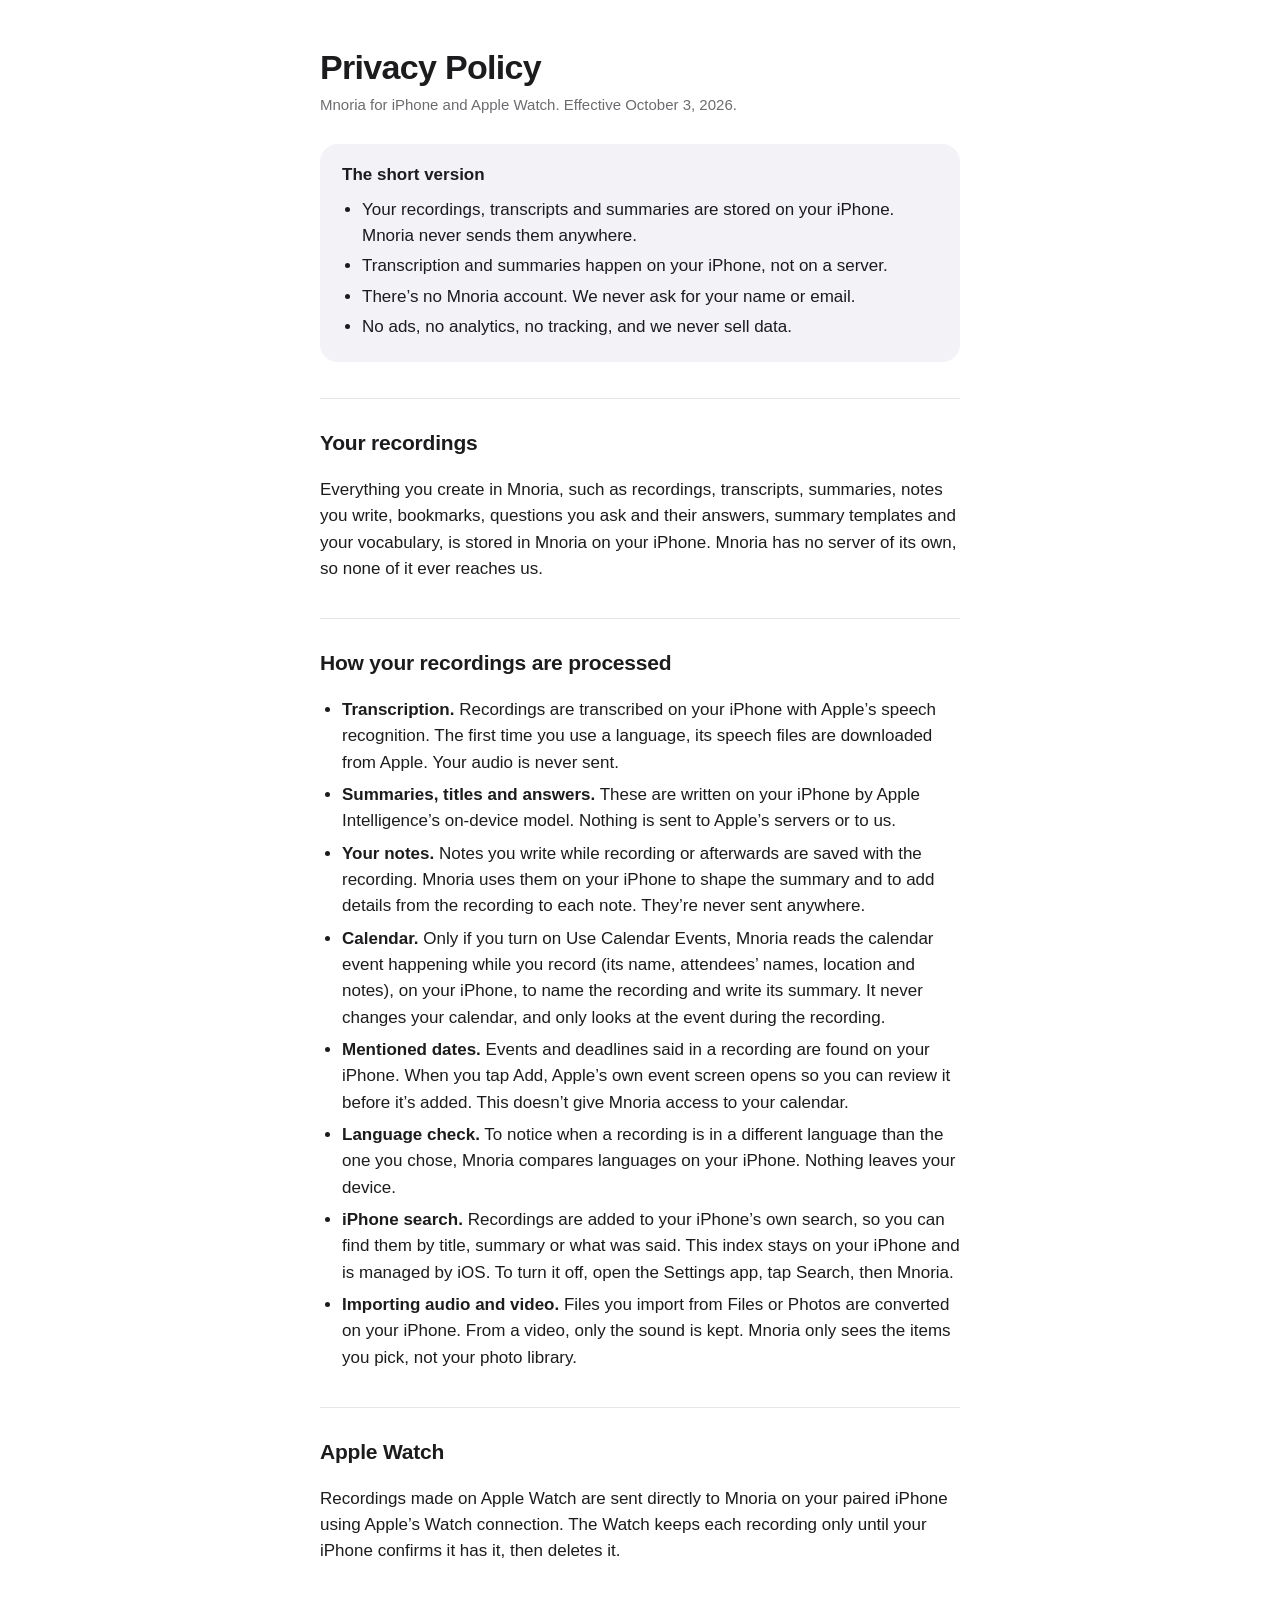
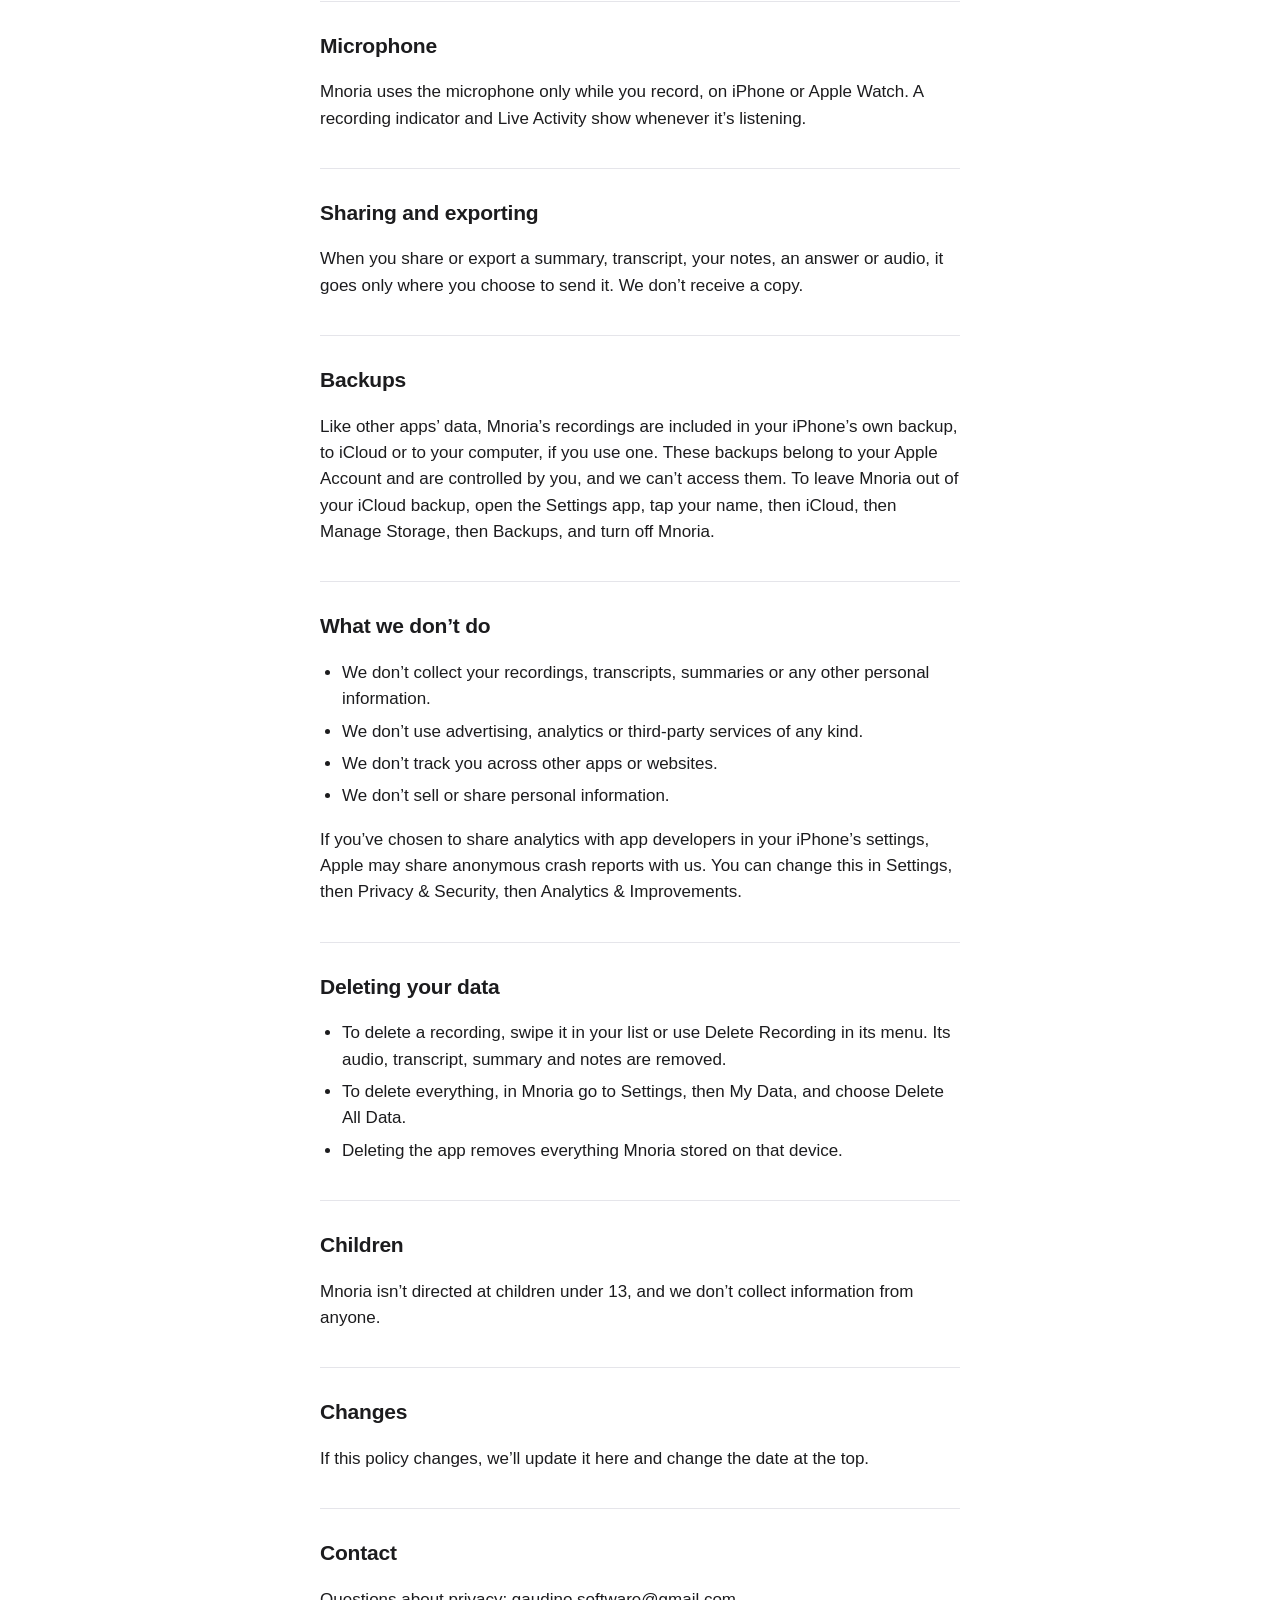
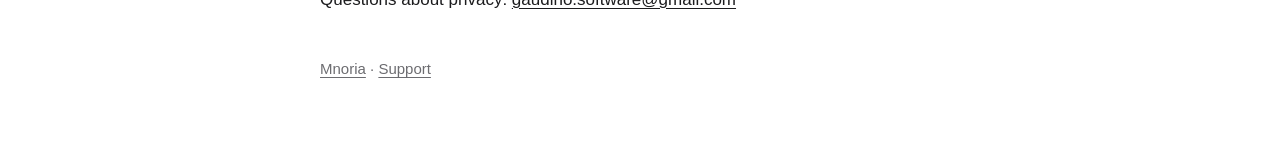
==== privacy.html @ 516a7f6a "Mention calendar events and mentioned dates Co-Authored-By: Claude Opus 5.5 <noreply@anthropic.com>" ====
<!DOCTYPE html>
<html lang="en">
<head>
<meta charset="utf-8">
<meta name="viewport" content="width=device-width, initial-scale=1">
<title>Mnoria Privacy Policy</title>
<meta name="description" content="How Mnoria handles your recordings and information.">
<link rel="icon" href="icon.png">
<link rel="apple-touch-icon" href="icon.png">
<link rel="stylesheet" href="style.css">
</head>
<body>
<main>
  <h1>Privacy Policy</h1>
  <p class="updated">Mnoria for iPhone and Apple Watch. Effective October 3, 2026.</p>

  <div class="summary">
    <p>The short version</p>
    <ul>
      <li>Your recordings, transcripts and summaries are stored on your iPhone. Mnoria never sends them anywhere.</li>
      <li>Transcription and summaries happen on your iPhone, not on a server.</li>
      <li>There&rsquo;s no Mnoria account. We never ask for your name or email.</li>
      <li>No ads, no analytics, no tracking, and we never sell data.</li>
    </ul>
  </div>

  <h2>Your recordings</h2>
  <p>Everything you create in Mnoria, such as recordings, transcripts, summaries, notes you write, bookmarks, questions you ask and their answers, summary templates and your vocabulary, is stored in Mnoria on your iPhone. Mnoria has no server of its own, so none of it ever reaches us.</p>

  <h2>How your recordings are processed</h2>
  <ul>
    <li><strong>Transcription.</strong> Recordings are transcribed on your iPhone with Apple&rsquo;s speech recognition. The first time you use a language, its speech files are downloaded from Apple. Your audio is never sent.</li>
    <li><strong>Summaries, titles and answers.</strong> These are written on your iPhone by Apple Intelligence&rsquo;s on-device model. Nothing is sent to Apple&rsquo;s servers or to us.</li>
    <li><strong>Your notes.</strong> Notes you write while recording or afterwards are saved with the recording. Mnoria uses them on your iPhone to shape the summary and to add details from the recording to each note. They&rsquo;re never sent anywhere.</li>
    <li><strong>Calendar.</strong> Only if you turn on Use Calendar Events, Mnoria reads the calendar event happening while you record (its name, attendees&rsquo; names, location and notes), on your iPhone, to name the recording and write its summary. It never changes your calendar, and only looks at the event during the recording.</li>
    <li><strong>Mentioned dates.</strong> Events and deadlines said in a recording are found on your iPhone. When you tap Add, Apple&rsquo;s own event screen opens so you can review it before it&rsquo;s added. This doesn&rsquo;t give Mnoria access to your calendar.</li>
    <li><strong>Language check.</strong> To notice when a recording is in a different language than the one you chose, Mnoria compares languages on your iPhone. Nothing leaves your device.</li>
    <li><strong>iPhone search.</strong> Recordings are added to your iPhone&rsquo;s own search, so you can find them by title, summary or what was said. This index stays on your iPhone and is managed by iOS. To turn it off, open the Settings app, tap Search, then Mnoria.</li>
    <li><strong>Importing audio and video.</strong> Files you import from Files or Photos are converted on your iPhone. From a video, only the sound is kept. Mnoria only sees the items you pick, not your photo library.</li>
  </ul>

  <h2>Apple Watch</h2>
  <p>Recordings made on Apple Watch are sent directly to Mnoria on your paired iPhone using Apple&rsquo;s Watch connection. The Watch keeps each recording only until your iPhone confirms it has it, then deletes it.</p>

  <h2>Microphone</h2>
  <p>Mnoria uses the microphone only while you record, on iPhone or Apple Watch. A recording indicator and Live Activity show whenever it&rsquo;s listening.</p>

  <h2>Sharing and exporting</h2>
  <p>When you share or export a summary, transcript, your notes, an answer or audio, it goes only where you choose to send it. We don&rsquo;t receive a copy.</p>

  <h2>Backups</h2>
  <p>Like other apps&rsquo; data, Mnoria&rsquo;s recordings are included in your iPhone&rsquo;s own backup, to iCloud or to your computer, if you use one. These backups belong to your Apple Account and are controlled by you, and we can&rsquo;t access them. To leave Mnoria out of your iCloud backup, open the Settings app, tap your name, then iCloud, then Manage Storage, then Backups, and turn off Mnoria.</p>

  <h2>What we don&rsquo;t do</h2>
  <ul>
    <li>We don&rsquo;t collect your recordings, transcripts, summaries or any other personal information.</li>
    <li>We don&rsquo;t use advertising, analytics or third-party services of any kind.</li>
    <li>We don&rsquo;t track you across other apps or websites.</li>
    <li>We don&rsquo;t sell or share personal information.</li>
  </ul>
  <p>If you&rsquo;ve chosen to share analytics with app developers in your iPhone&rsquo;s settings, Apple may share anonymous crash reports with us. You can change this in Settings, then Privacy &amp; Security, then Analytics &amp; Improvements.</p>

  <h2>Deleting your data</h2>
  <ul>
    <li>To delete a recording, swipe it in your list or use Delete Recording in its menu. Its audio, transcript, summary and notes are removed.</li>
    <li>To delete everything, in Mnoria go to Settings, then My Data, and choose Delete All Data.</li>
    <li>Deleting the app removes everything Mnoria stored on that device.</li>
  </ul>

  <h2>Children</h2>
  <p>Mnoria isn&rsquo;t directed at children under 13, and we don&rsquo;t collect information from anyone.</p>

  <h2>Changes</h2>
  <p>If this policy changes, we&rsquo;ll update it here and change the date at the top.</p>

  <h2>Contact</h2>
  <p>Questions about privacy: <a href="mailto:gaudino.software@gmail.com">gaudino.software@gmail.com</a></p>

  <footer><a href="./">Mnoria</a> &middot; <a href="support.html">Support</a></footer>
</main>
</body>
</html>
---- style.css ----
:root {
  --bg: #ffffff;
  --text: #1c1c1e;
  --secondary: #6c6c70;
  --card: #f2f2f7;
  --rule: #e5e5ea;
}
@media (prefers-color-scheme: dark) {
  :root {
    --bg: #000000;
    --text: #f2f2f7;
    --secondary: #98989f;
    --card: #1c1c1e;
    --rule: #2c2c2e;
  }
}
* { box-sizing: border-box; }
body {
  margin: 0;
  background: var(--bg);
  color: var(--text);
  font: 17px/1.55 -apple-system, BlinkMacSystemFont, "SF Pro Text", "Helvetica Neue", Arial, sans-serif;
  -webkit-text-size-adjust: 100%;
}
main { max-width: 680px; margin: 0 auto; padding: 48px 20px 64px; }
h1 { font-size: 34px; line-height: 1.15; margin: 0 0 6px; letter-spacing: -0.02em; }
.updated { color: var(--secondary); margin: 0 0 28px; font-size: 15px; }
.summary, .contact {
  background: var(--card);
  border-radius: 18px;
  padding: 18px 22px;
  margin: 0 0 36px;
}
.summary p { margin: 0 0 8px; font-weight: 600; }
.contact p { margin: 0; }
.summary ul { margin: 0; padding-left: 20px; }
.summary li { margin: 4px 0; }
h2 {
  font-size: 21px;
  margin: 36px 0 8px;
  padding-top: 28px;
  border-top: 1px solid var(--rule);
  letter-spacing: -0.01em;
}
ul { padding-left: 22px; }
li { margin: 6px 0; }
a { color: var(--text); text-decoration-thickness: 1px; text-underline-offset: 3px; }
footer { color: var(--secondary); font-size: 15px; margin-top: 44px; }
footer a { color: var(--secondary); }
.hero { text-align: center; padding-top: 24px; }
.hero img { width: 112px; height: 112px; border-radius: 26px; box-shadow: 0 12px 36px rgba(130, 90, 255, 0.28); }
.hero h1 { margin-top: 20px; }
.hero p { color: var(--secondary); font-size: 19px; margin: 6px 0 0; }
.hero p.slogan { color: var(--text); font-size: 21px; font-weight: 600; margin-top: 8px; }
.links { display: flex; gap: 12px; justify-content: center; flex-wrap: wrap; margin: 32px 0 0; }
.links a {
  display: inline-block;
  padding: 12px 22px;
  border-radius: 999px;
  background: var(--card);
  color: var(--text);
  font-weight: 600;
  text-decoration: none;
}
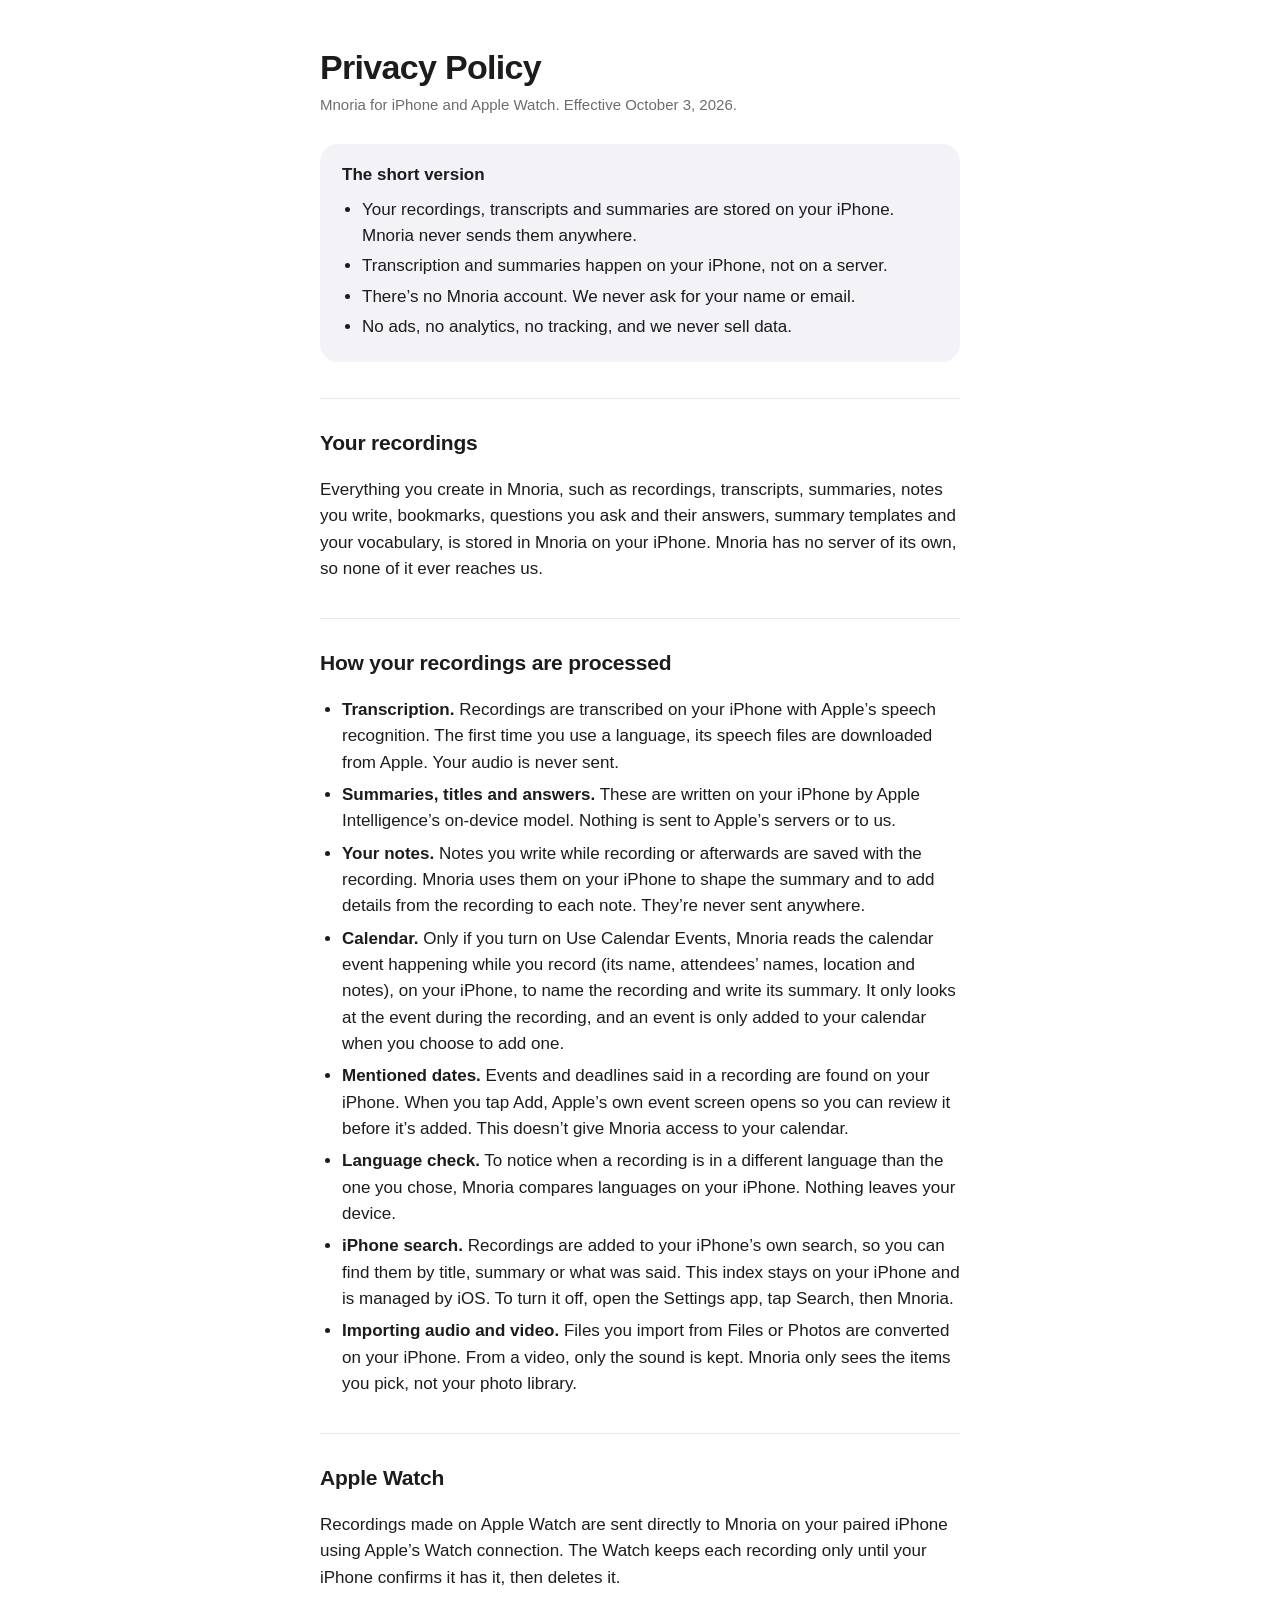
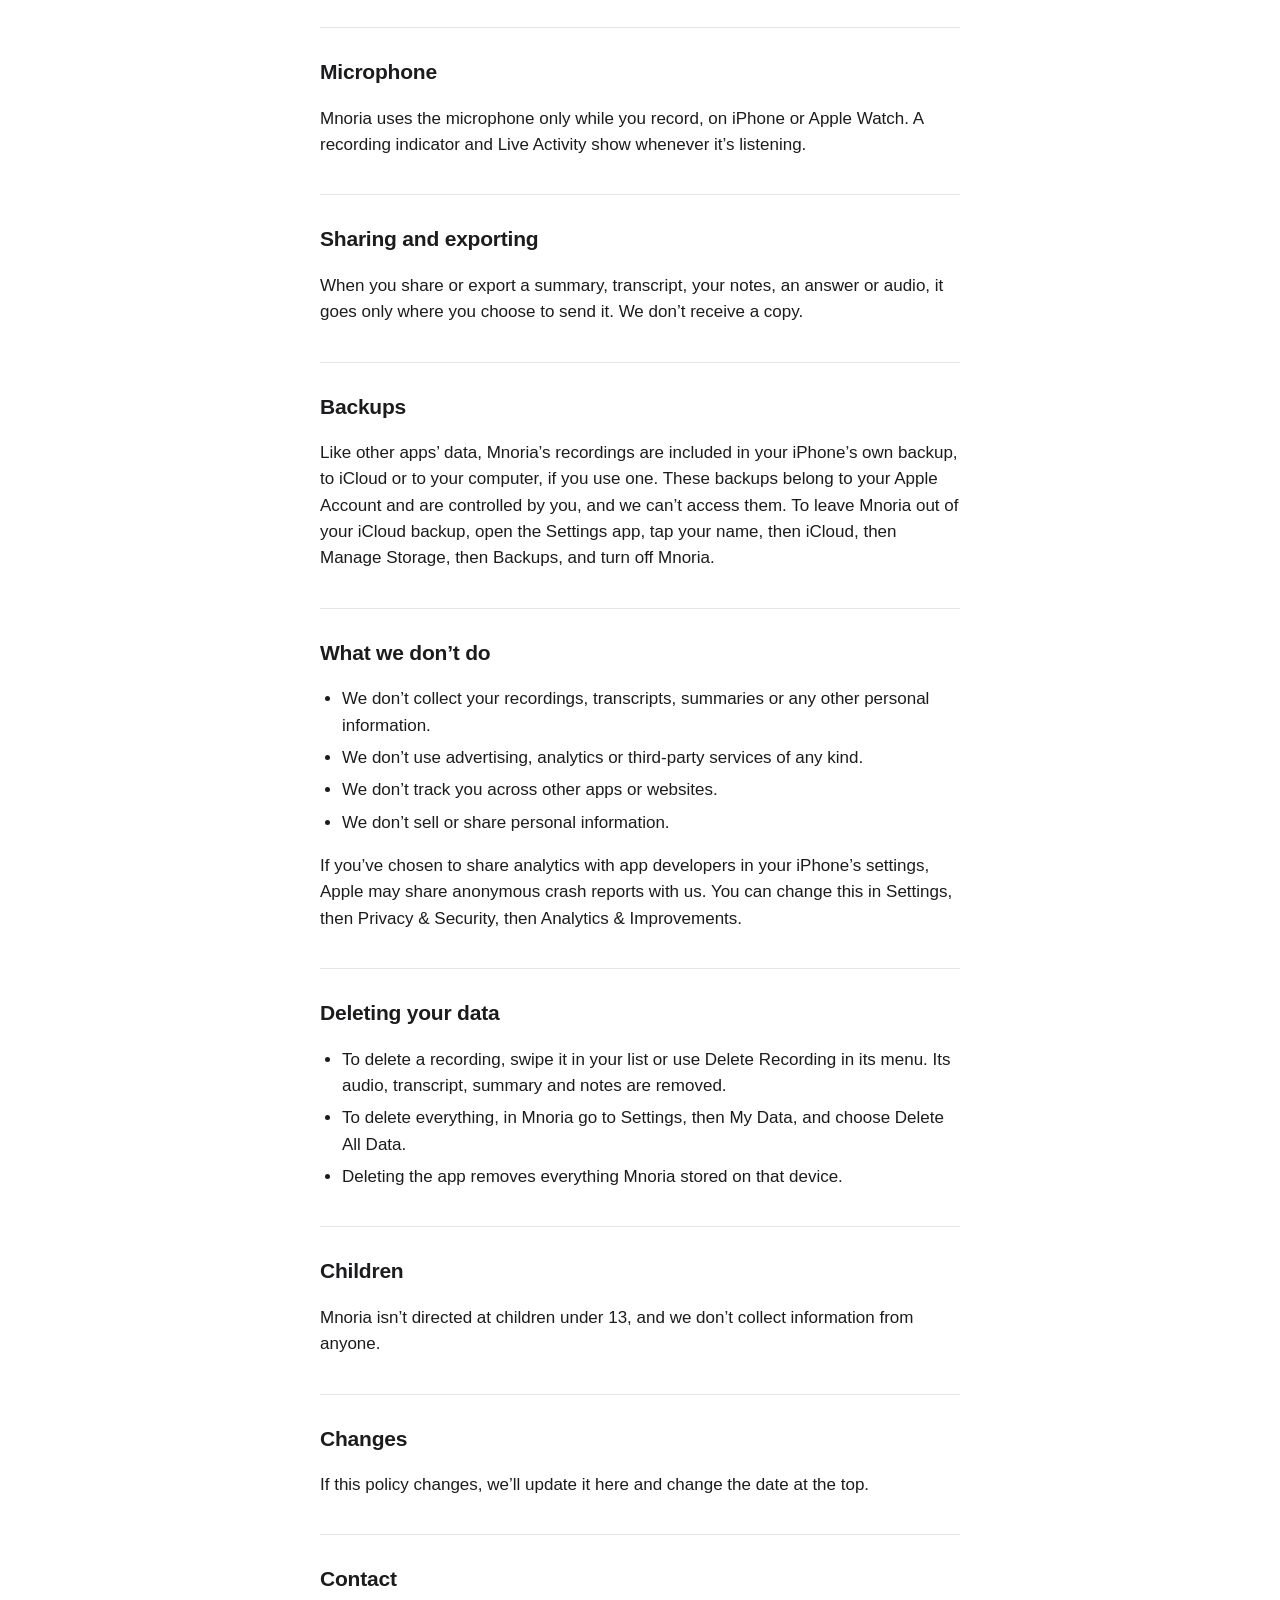
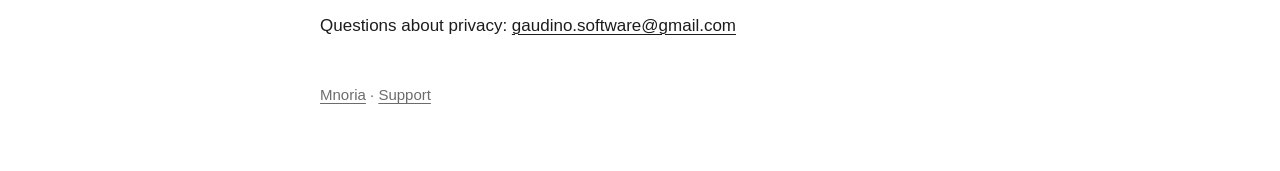
==== commit c535eea8: "Privacy: accurate calendar wording Co-Authored-By: Claude Opus 5.5 <noreply@anthropic.com>" ====
--- a/privacy.html
+++ b/privacy.html
@@ -32,7 +32,7 @@
     <li><strong>Transcription.</strong> Recordings are transcribed on your iPhone with Apple&rsquo;s speech recognition. The first time you use a language, its speech files are downloaded from Apple. Your audio is never sent.</li>
     <li><strong>Summaries, titles and answers.</strong> These are written on your iPhone by Apple Intelligence&rsquo;s on-device model. Nothing is sent to Apple&rsquo;s servers or to us.</li>
     <li><strong>Your notes.</strong> Notes you write while recording or afterwards are saved with the recording. Mnoria uses them on your iPhone to shape the summary and to add details from the recording to each note. They&rsquo;re never sent anywhere.</li>
-    <li><strong>Calendar.</strong> Only if you turn on Use Calendar Events, Mnoria reads the calendar event happening while you record (its name, attendees&rsquo; names, location and notes), on your iPhone, to name the recording and write its summary. It never changes your calendar, and only looks at the event during the recording.</li>
+    <li><strong>Calendar.</strong> Only if you turn on Use Calendar Events, Mnoria reads the calendar event happening while you record (its name, attendees&rsquo; names, location and notes), on your iPhone, to name the recording and write its summary. It only looks at the event during the recording, and an event is only added to your calendar when you choose to add one.</li>
     <li><strong>Mentioned dates.</strong> Events and deadlines said in a recording are found on your iPhone. When you tap Add, Apple&rsquo;s own event screen opens so you can review it before it&rsquo;s added. This doesn&rsquo;t give Mnoria access to your calendar.</li>
     <li><strong>Language check.</strong> To notice when a recording is in a different language than the one you chose, Mnoria compares languages on your iPhone. Nothing leaves your device.</li>
     <li><strong>iPhone search.</strong> Recordings are added to your iPhone&rsquo;s own search, so you can find them by title, summary or what was said. This index stays on your iPhone and is managed by iOS. To turn it off, open the Settings app, tap Search, then Mnoria.</li>
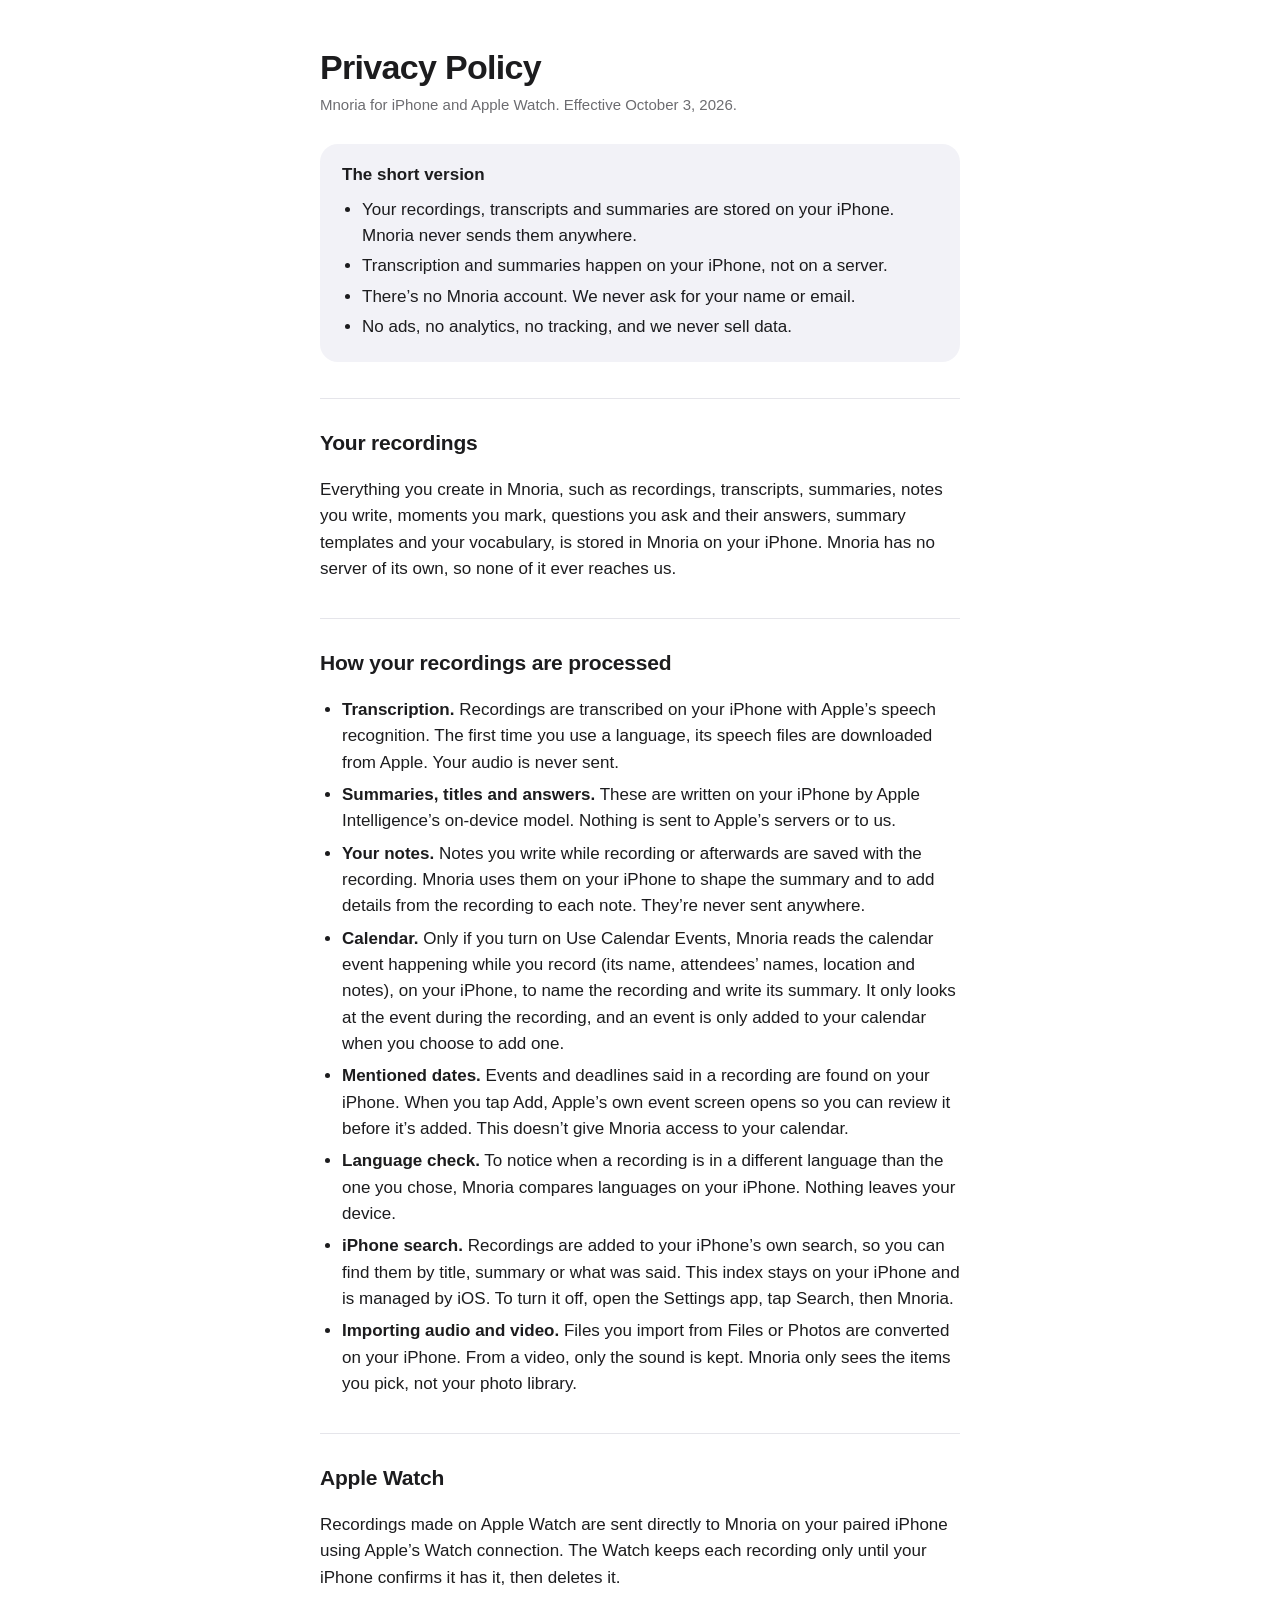
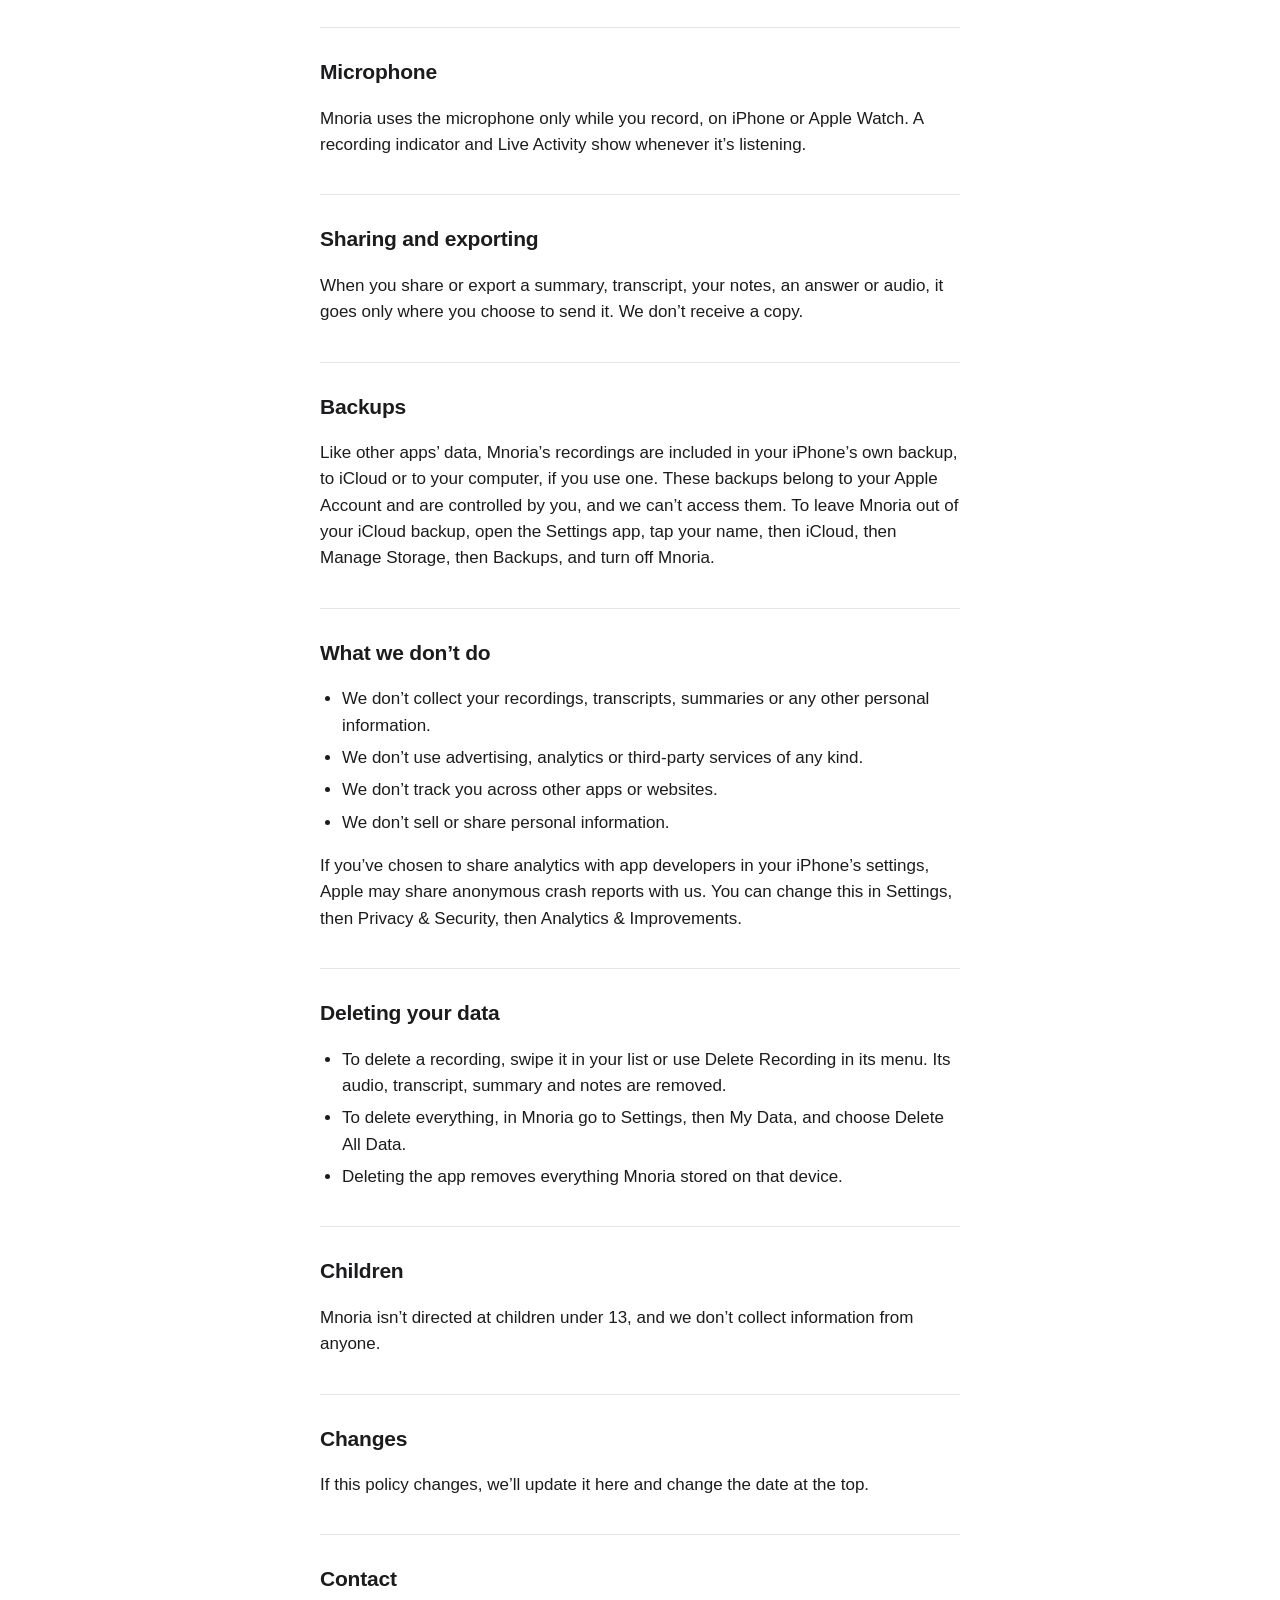
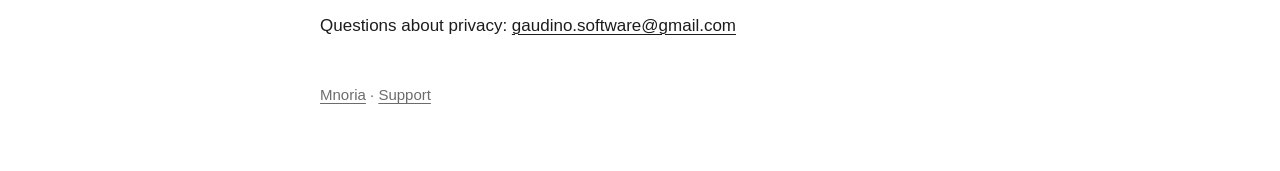
==== commit 41eb23cb: "Bookmarks are now Moments Co-Authored-By: Claude Opus 5.5 <noreply@anthropic.com>" ====
--- a/privacy.html
+++ b/privacy.html
@@ -25,7 +25,7 @@
   </div>
 
   <h2>Your recordings</h2>
-  <p>Everything you create in Mnoria, such as recordings, transcripts, summaries, notes you write, bookmarks, questions you ask and their answers, summary templates and your vocabulary, is stored in Mnoria on your iPhone. Mnoria has no server of its own, so none of it ever reaches us.</p>
+  <p>Everything you create in Mnoria, such as recordings, transcripts, summaries, notes you write, moments you mark, questions you ask and their answers, summary templates and your vocabulary, is stored in Mnoria on your iPhone. Mnoria has no server of its own, so none of it ever reaches us.</p>
 
   <h2>How your recordings are processed</h2>
   <ul>
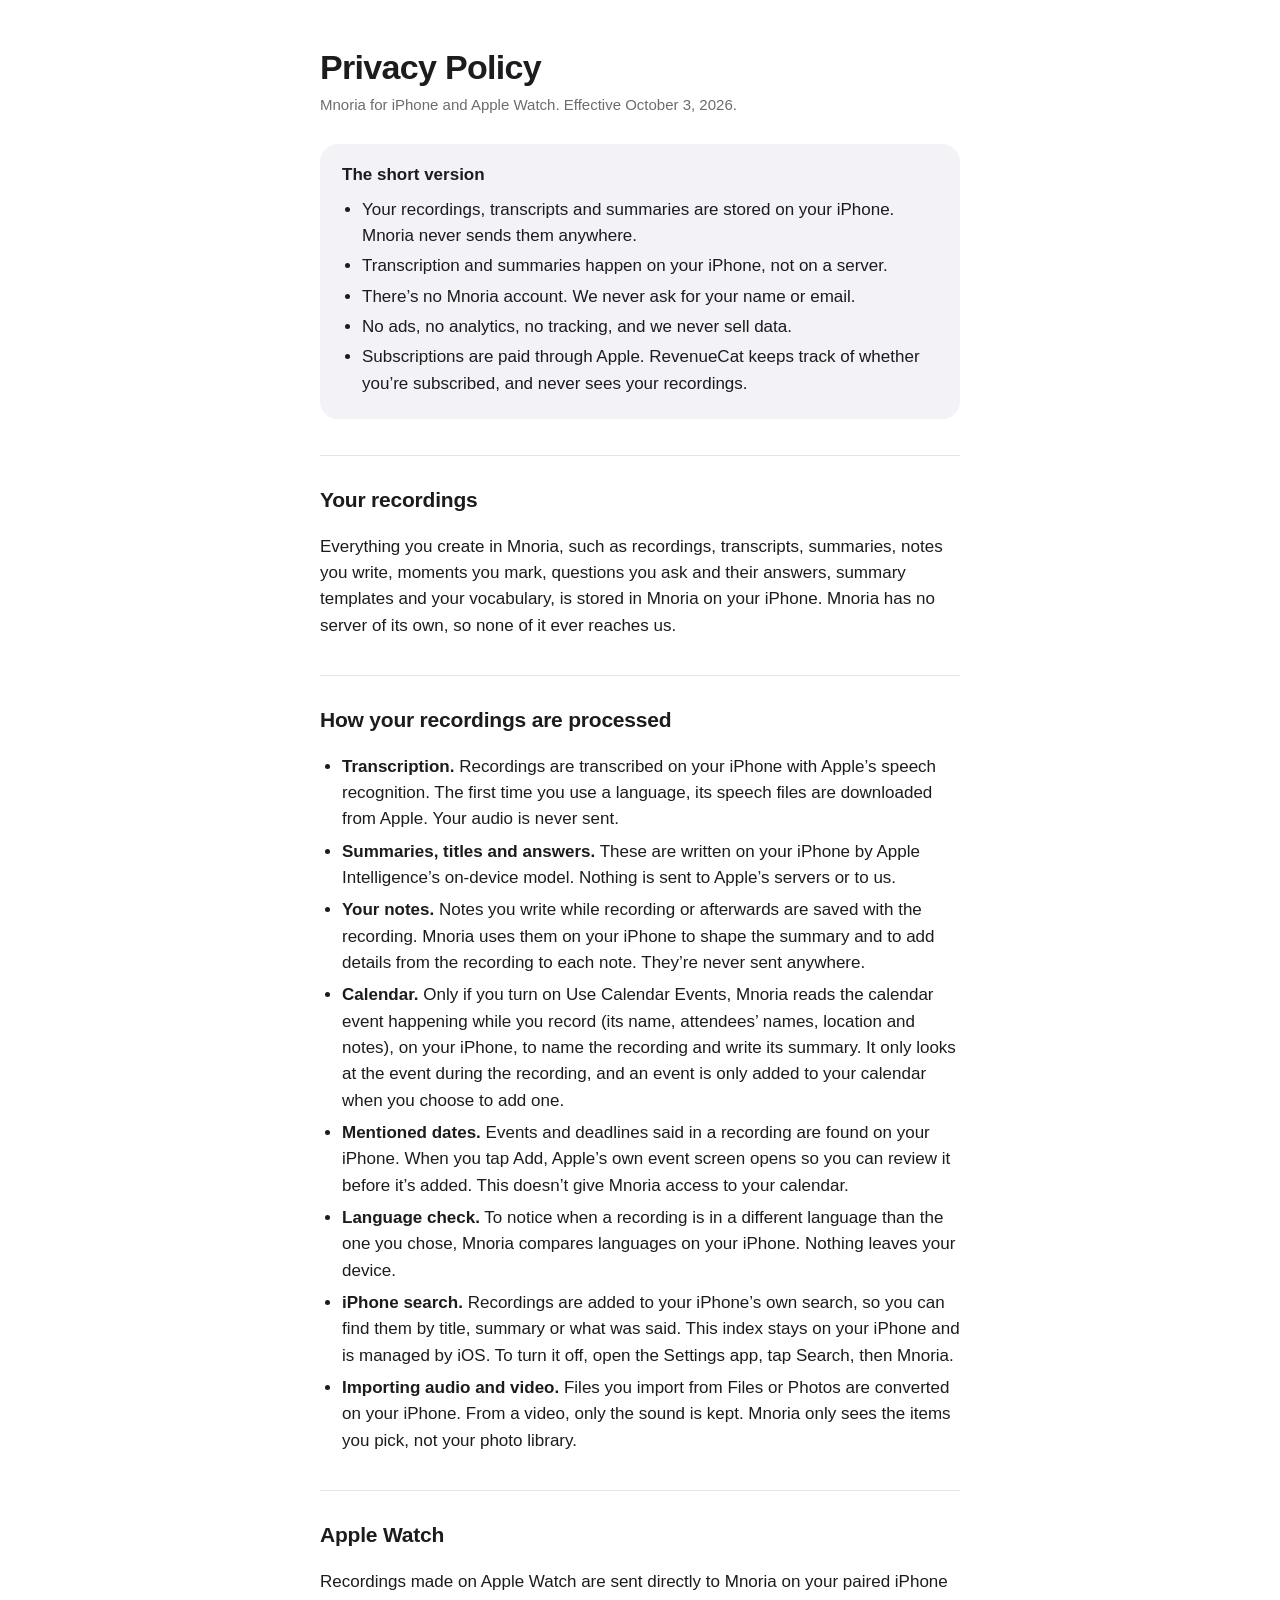
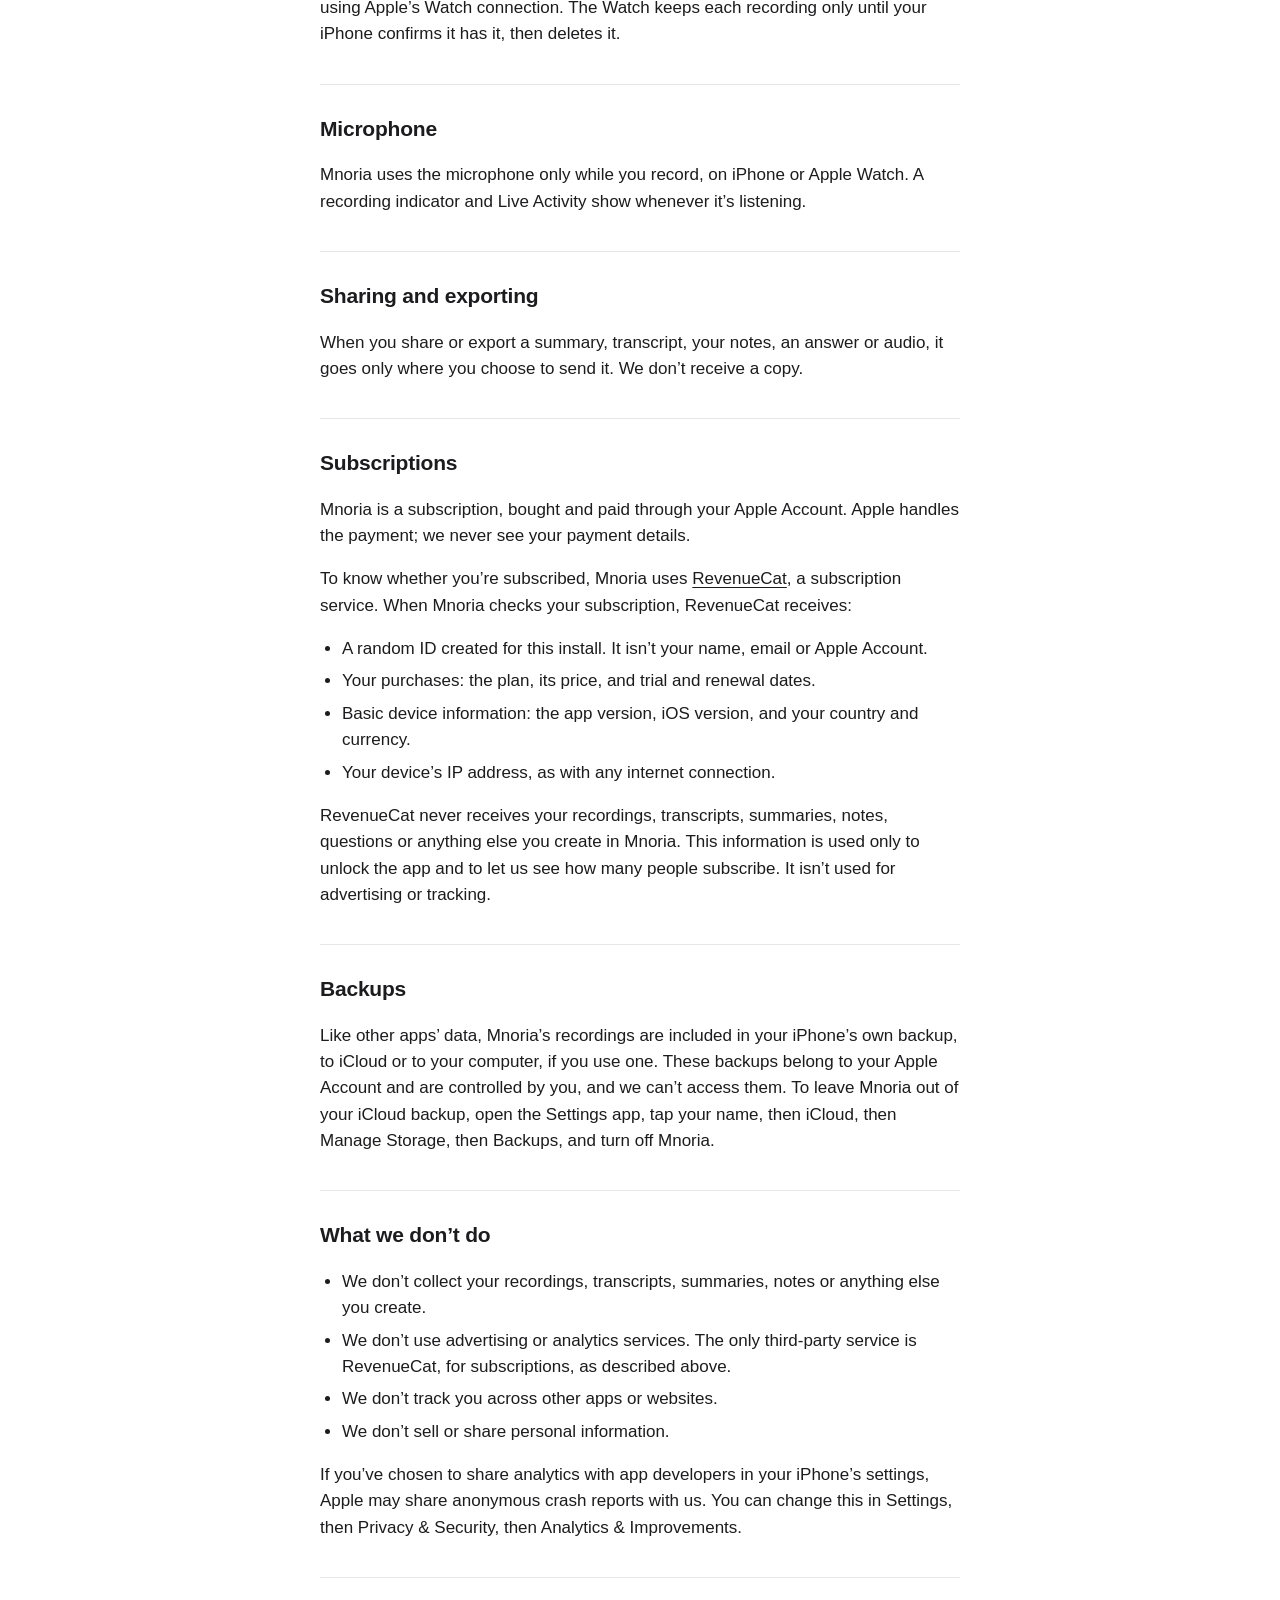
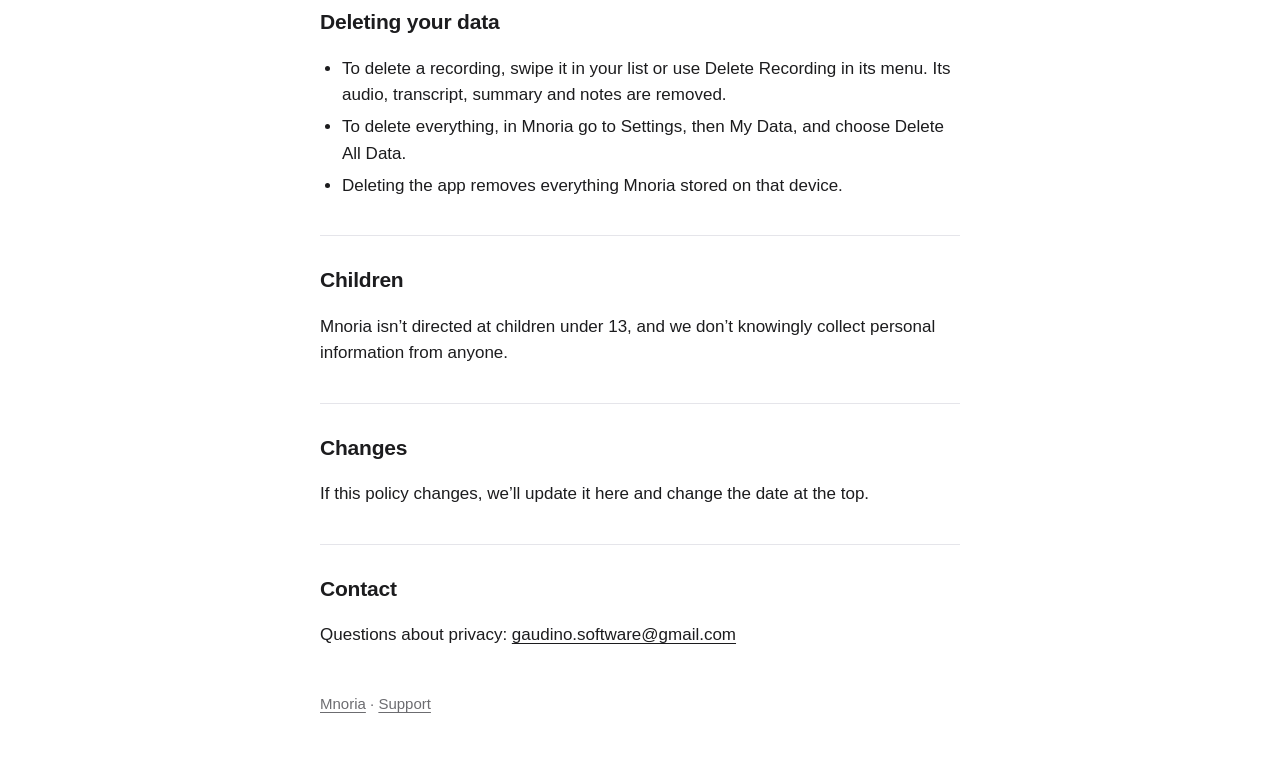
==== commit 5387fde3: "Subscriptions: privacy policy and support Co-Authored-By: Claude Opus 5.5 <noreply@anthropic.com>" ====
--- a/privacy.html
+++ b/privacy.html
@@ -21,6 +21,7 @@
       <li>Transcription and summaries happen on your iPhone, not on a server.</li>
       <li>There&rsquo;s no Mnoria account. We never ask for your name or email.</li>
       <li>No ads, no analytics, no tracking, and we never sell data.</li>
+      <li>Subscriptions are paid through Apple. RevenueCat keeps track of whether you&rsquo;re subscribed, and never sees your recordings.</li>
     </ul>
   </div>
 
@@ -48,13 +49,24 @@
   <h2>Sharing and exporting</h2>
   <p>When you share or export a summary, transcript, your notes, an answer or audio, it goes only where you choose to send it. We don&rsquo;t receive a copy.</p>
 
+  <h2>Subscriptions</h2>
+  <p>Mnoria is a subscription, bought and paid through your Apple Account. Apple handles the payment; we never see your payment details.</p>
+  <p>To know whether you&rsquo;re subscribed, Mnoria uses <a href="https://www.revenuecat.com/privacy">RevenueCat</a>, a subscription service. When Mnoria checks your subscription, RevenueCat receives:</p>
+  <ul>
+    <li>A random ID created for this install. It isn&rsquo;t your name, email or Apple Account.</li>
+    <li>Your purchases: the plan, its price, and trial and renewal dates.</li>
+    <li>Basic device information: the app version, iOS version, and your country and currency.</li>
+    <li>Your device&rsquo;s IP address, as with any internet connection.</li>
+  </ul>
+  <p>RevenueCat never receives your recordings, transcripts, summaries, notes, questions or anything else you create in Mnoria. This information is used only to unlock the app and to let us see how many people subscribe. It isn&rsquo;t used for advertising or tracking.</p>
+
   <h2>Backups</h2>
   <p>Like other apps&rsquo; data, Mnoria&rsquo;s recordings are included in your iPhone&rsquo;s own backup, to iCloud or to your computer, if you use one. These backups belong to your Apple Account and are controlled by you, and we can&rsquo;t access them. To leave Mnoria out of your iCloud backup, open the Settings app, tap your name, then iCloud, then Manage Storage, then Backups, and turn off Mnoria.</p>
 
   <h2>What we don&rsquo;t do</h2>
   <ul>
-    <li>We don&rsquo;t collect your recordings, transcripts, summaries or any other personal information.</li>
-    <li>We don&rsquo;t use advertising, analytics or third-party services of any kind.</li>
+    <li>We don&rsquo;t collect your recordings, transcripts, summaries, notes or anything else you create.</li>
+    <li>We don&rsquo;t use advertising or analytics services. The only third-party service is RevenueCat, for subscriptions, as described above.</li>
     <li>We don&rsquo;t track you across other apps or websites.</li>
     <li>We don&rsquo;t sell or share personal information.</li>
   </ul>
@@ -68,7 +80,7 @@
   </ul>
 
   <h2>Children</h2>
-  <p>Mnoria isn&rsquo;t directed at children under 13, and we don&rsquo;t collect information from anyone.</p>
+  <p>Mnoria isn&rsquo;t directed at children under 13, and we don&rsquo;t knowingly collect personal information from anyone.</p>
 
   <h2>Changes</h2>
   <p>If this policy changes, we&rsquo;ll update it here and change the date at the top.</p>
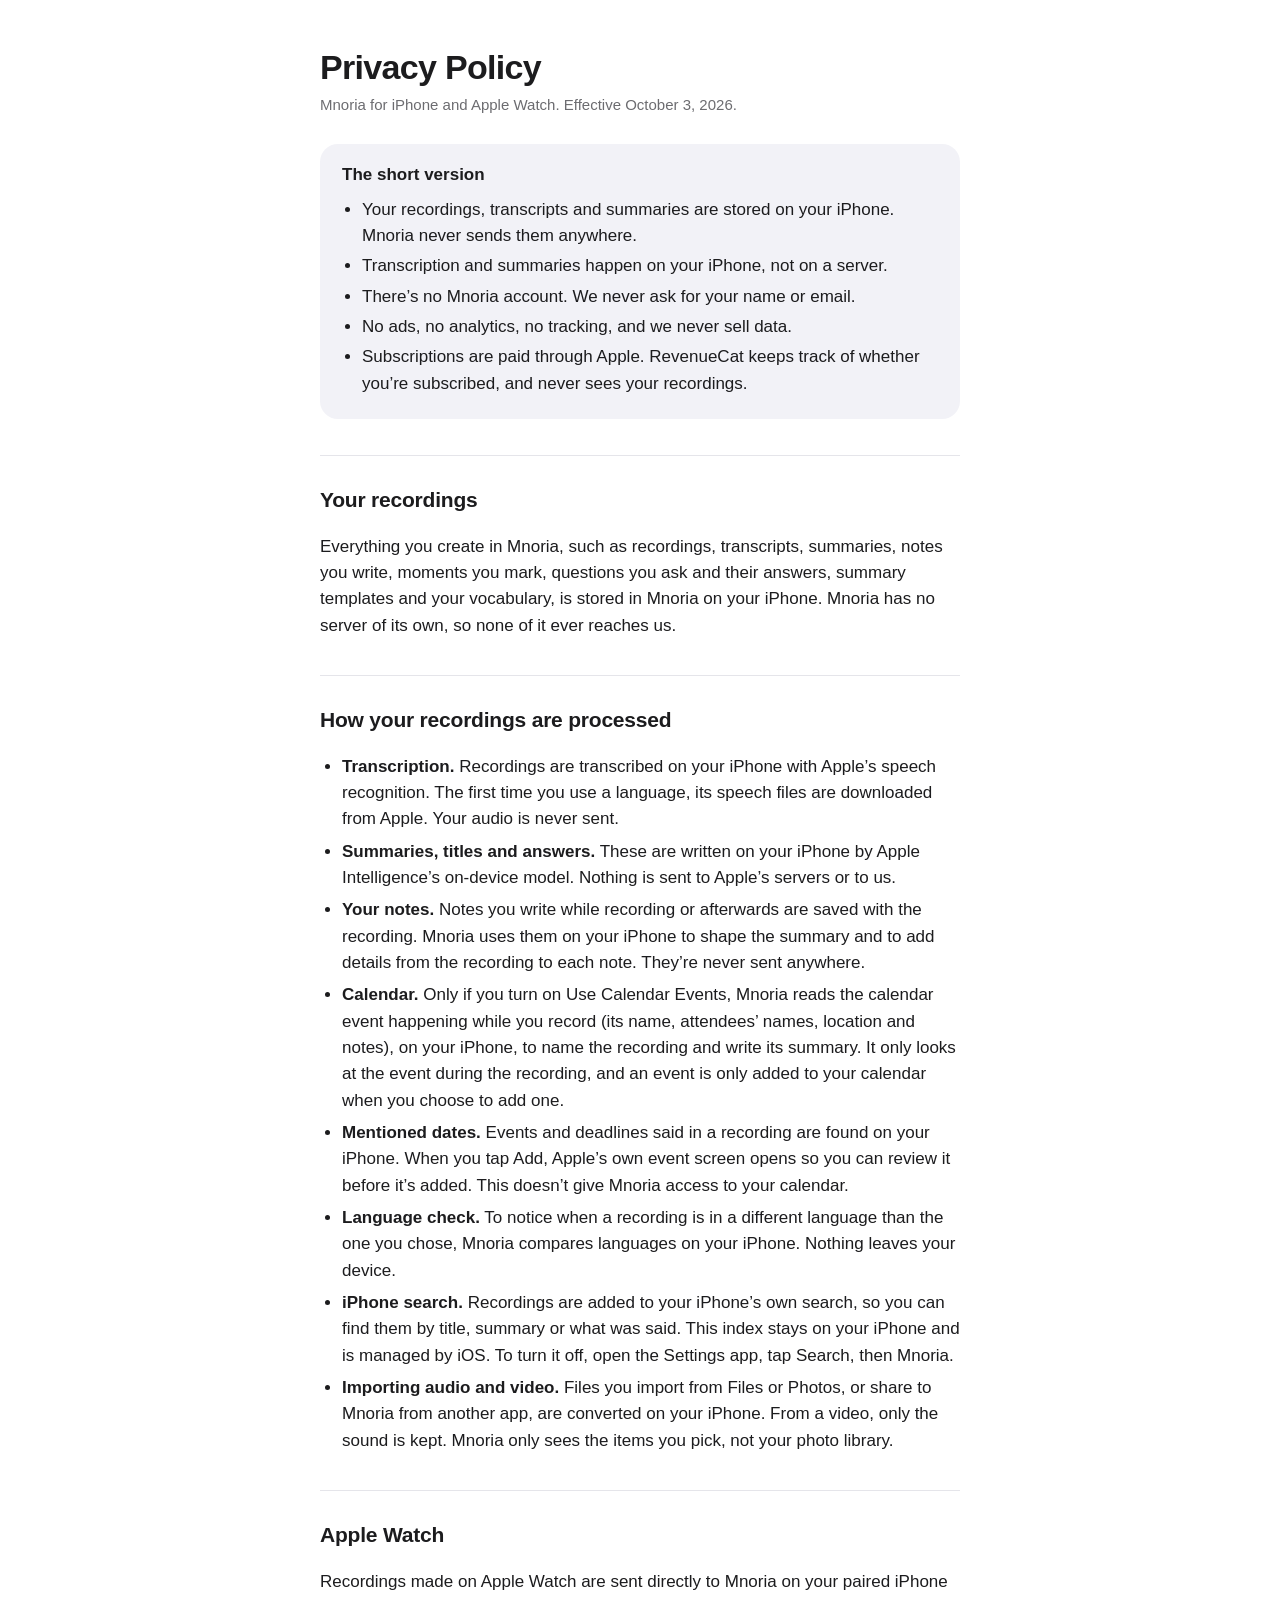
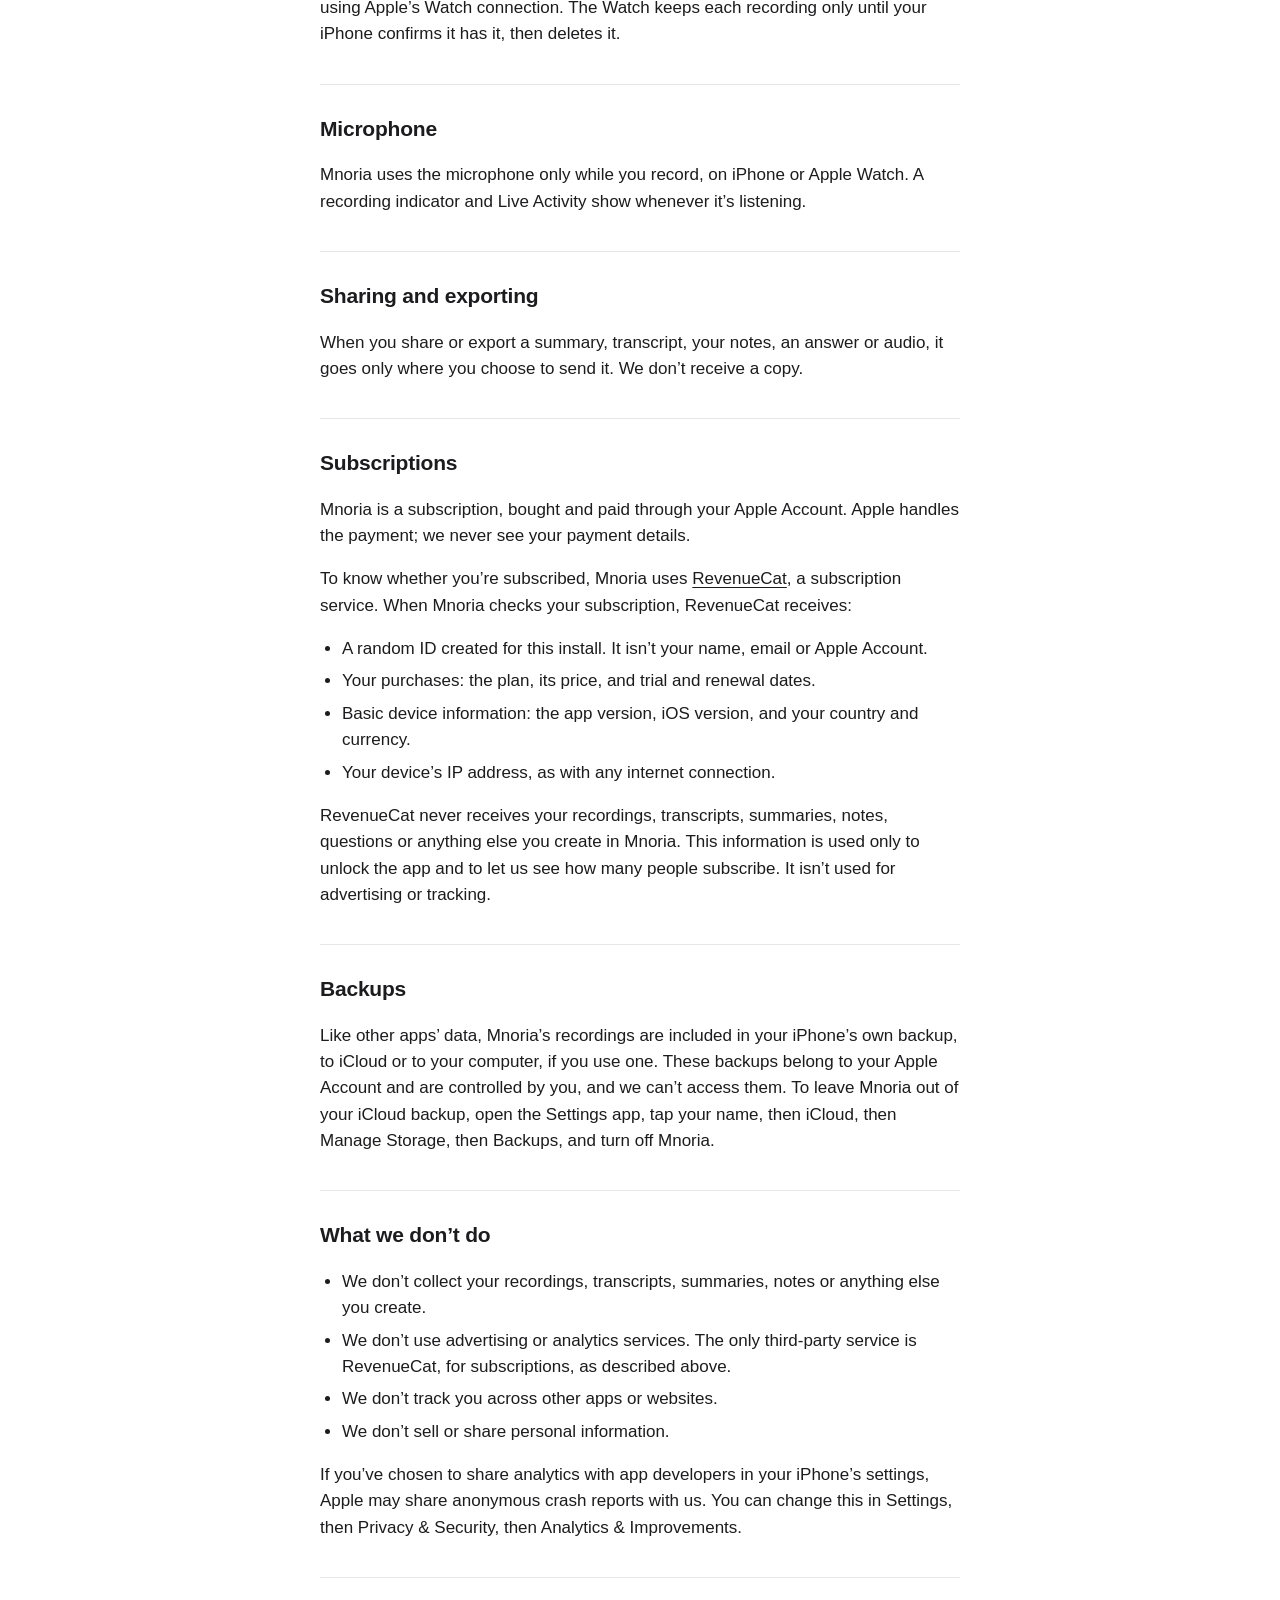
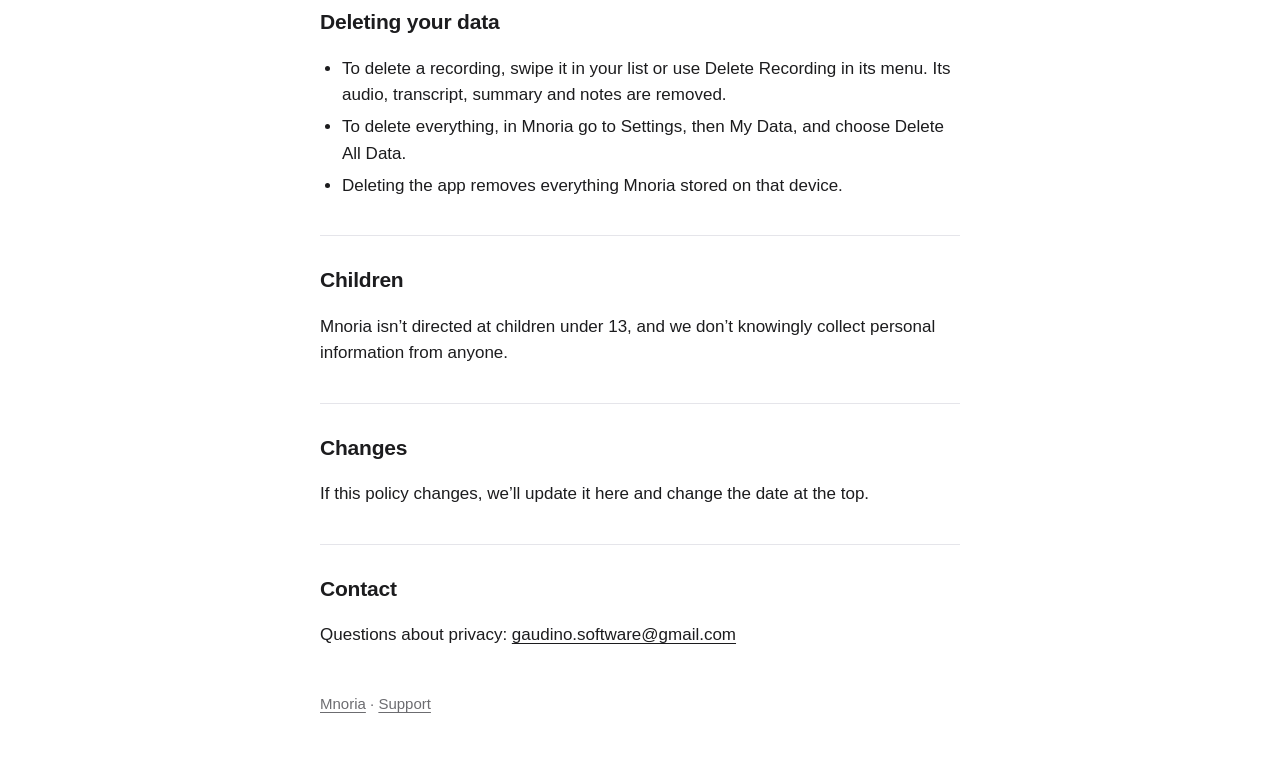
==== commit e4fed06a: "Sharing audio and video to Mnoria Co-Authored-By: Claude Opus 5.5 <noreply@anthropic.com>" ====
--- a/privacy.html
+++ b/privacy.html
@@ -37,7 +37,7 @@
     <li><strong>Mentioned dates.</strong> Events and deadlines said in a recording are found on your iPhone. When you tap Add, Apple&rsquo;s own event screen opens so you can review it before it&rsquo;s added. This doesn&rsquo;t give Mnoria access to your calendar.</li>
     <li><strong>Language check.</strong> To notice when a recording is in a different language than the one you chose, Mnoria compares languages on your iPhone. Nothing leaves your device.</li>
     <li><strong>iPhone search.</strong> Recordings are added to your iPhone&rsquo;s own search, so you can find them by title, summary or what was said. This index stays on your iPhone and is managed by iOS. To turn it off, open the Settings app, tap Search, then Mnoria.</li>
-    <li><strong>Importing audio and video.</strong> Files you import from Files or Photos are converted on your iPhone. From a video, only the sound is kept. Mnoria only sees the items you pick, not your photo library.</li>
+    <li><strong>Importing audio and video.</strong> Files you import from Files or Photos, or share to Mnoria from another app, are converted on your iPhone. From a video, only the sound is kept. Mnoria only sees the items you pick, not your photo library.</li>
   </ul>
 
   <h2>Apple Watch</h2>
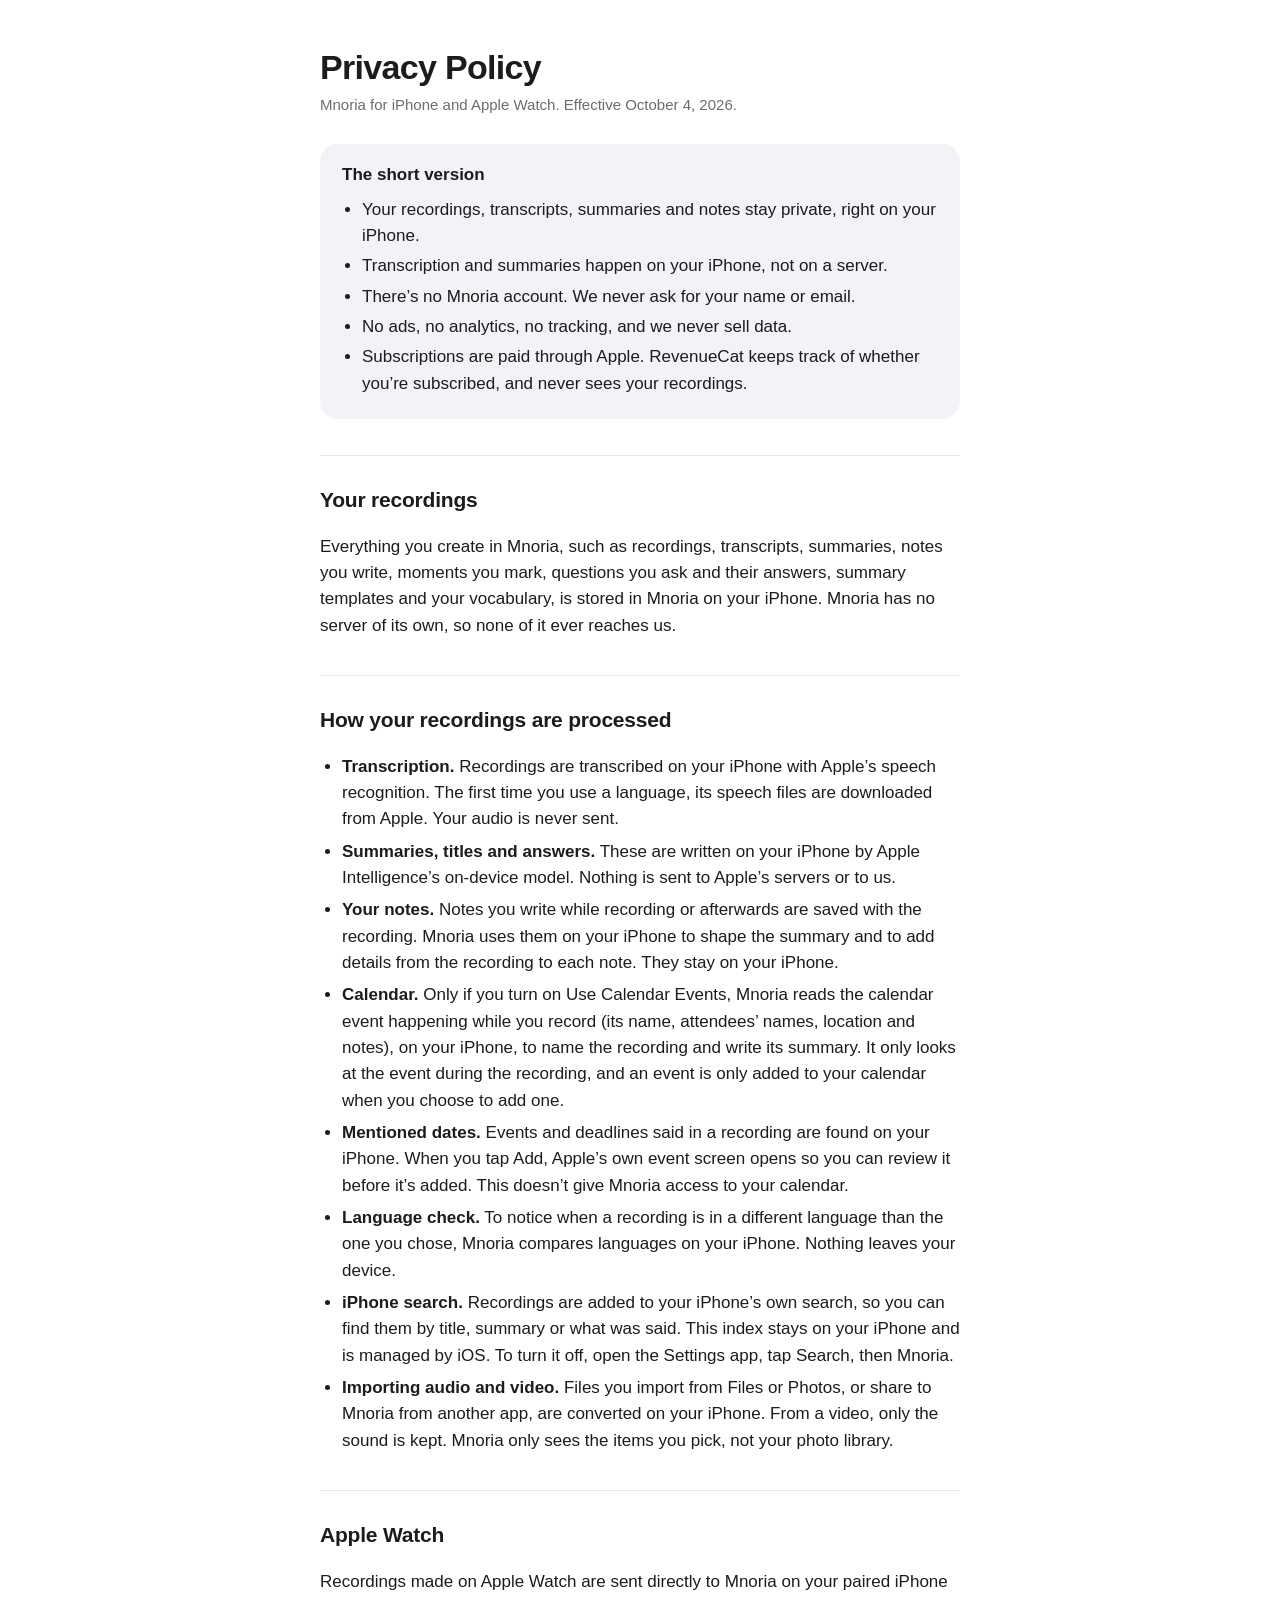
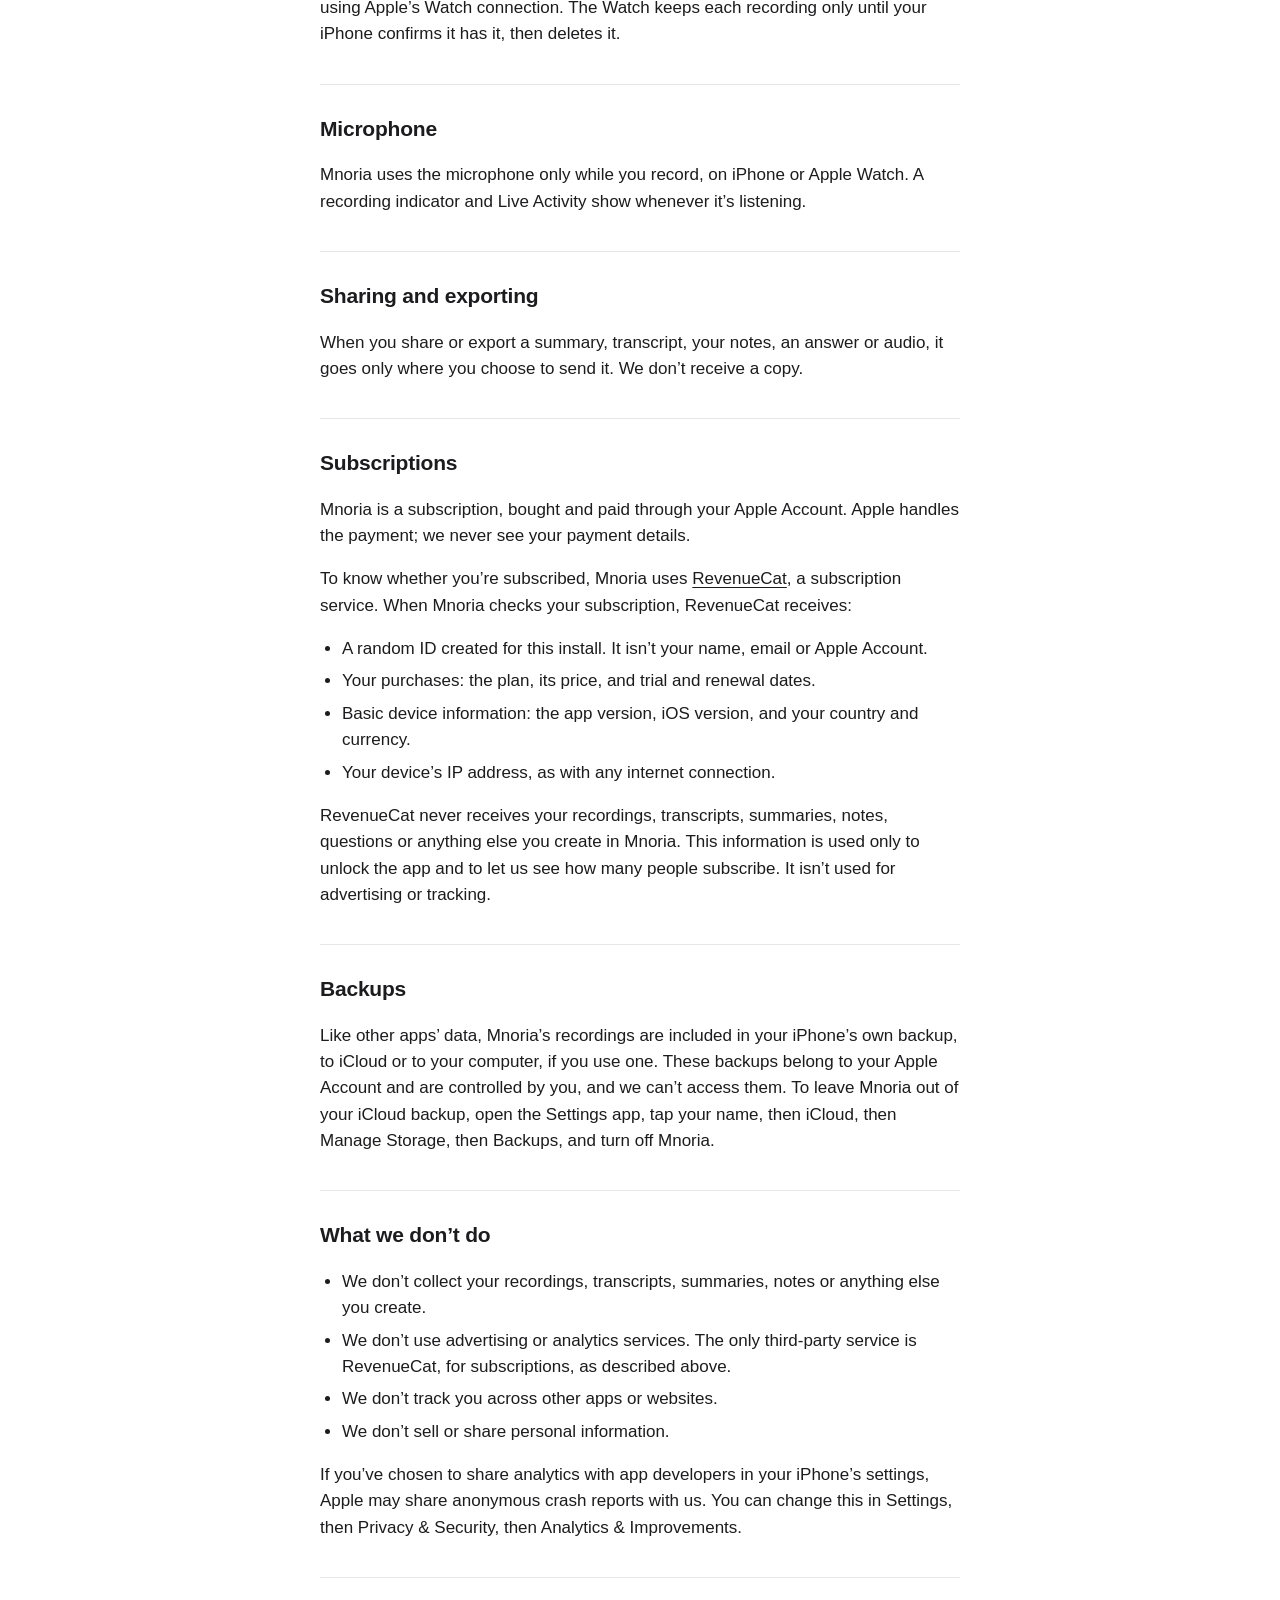
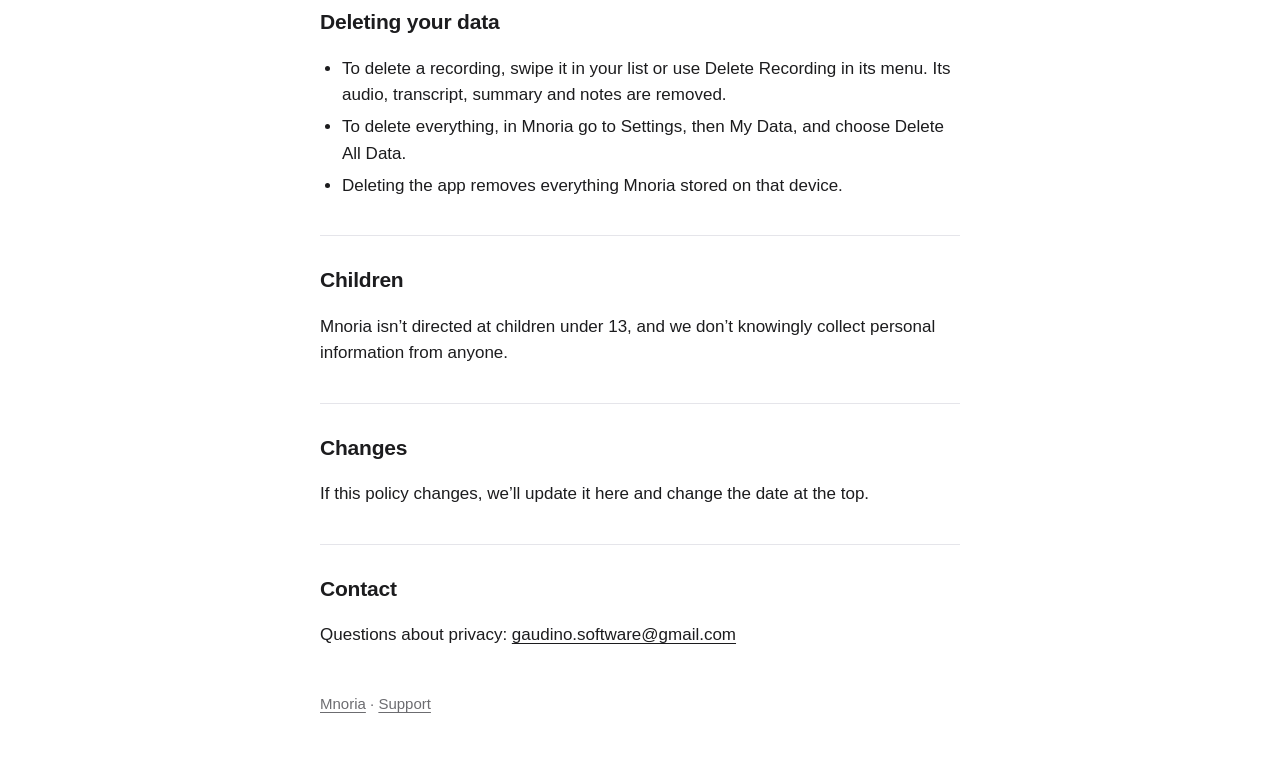
==== commit 15f9ad62: "Privacy wording: data stays private on your iPhone Co-Authored-By: Claude Opus 5.5 <noreply@anthropi" ====
--- a/privacy.html
+++ b/privacy.html
@@ -12,12 +12,12 @@
 <body>
 <main>
   <h1>Privacy Policy</h1>
-  <p class="updated">Mnoria for iPhone and Apple Watch. Effective October 3, 2026.</p>
+  <p class="updated">Mnoria for iPhone and Apple Watch. Effective October 4, 2026.</p>
 
   <div class="summary">
     <p>The short version</p>
     <ul>
-      <li>Your recordings, transcripts and summaries are stored on your iPhone. Mnoria never sends them anywhere.</li>
+      <li>Your recordings, transcripts, summaries and notes stay private, right on your iPhone.</li>
       <li>Transcription and summaries happen on your iPhone, not on a server.</li>
       <li>There&rsquo;s no Mnoria account. We never ask for your name or email.</li>
       <li>No ads, no analytics, no tracking, and we never sell data.</li>
@@ -32,7 +32,7 @@
   <ul>
     <li><strong>Transcription.</strong> Recordings are transcribed on your iPhone with Apple&rsquo;s speech recognition. The first time you use a language, its speech files are downloaded from Apple. Your audio is never sent.</li>
     <li><strong>Summaries, titles and answers.</strong> These are written on your iPhone by Apple Intelligence&rsquo;s on-device model. Nothing is sent to Apple&rsquo;s servers or to us.</li>
-    <li><strong>Your notes.</strong> Notes you write while recording or afterwards are saved with the recording. Mnoria uses them on your iPhone to shape the summary and to add details from the recording to each note. They&rsquo;re never sent anywhere.</li>
+    <li><strong>Your notes.</strong> Notes you write while recording or afterwards are saved with the recording. Mnoria uses them on your iPhone to shape the summary and to add details from the recording to each note. They stay on your iPhone.</li>
     <li><strong>Calendar.</strong> Only if you turn on Use Calendar Events, Mnoria reads the calendar event happening while you record (its name, attendees&rsquo; names, location and notes), on your iPhone, to name the recording and write its summary. It only looks at the event during the recording, and an event is only added to your calendar when you choose to add one.</li>
     <li><strong>Mentioned dates.</strong> Events and deadlines said in a recording are found on your iPhone. When you tap Add, Apple&rsquo;s own event screen opens so you can review it before it&rsquo;s added. This doesn&rsquo;t give Mnoria access to your calendar.</li>
     <li><strong>Language check.</strong> To notice when a recording is in a different language than the one you chose, Mnoria compares languages on your iPhone. Nothing leaves your device.</li>
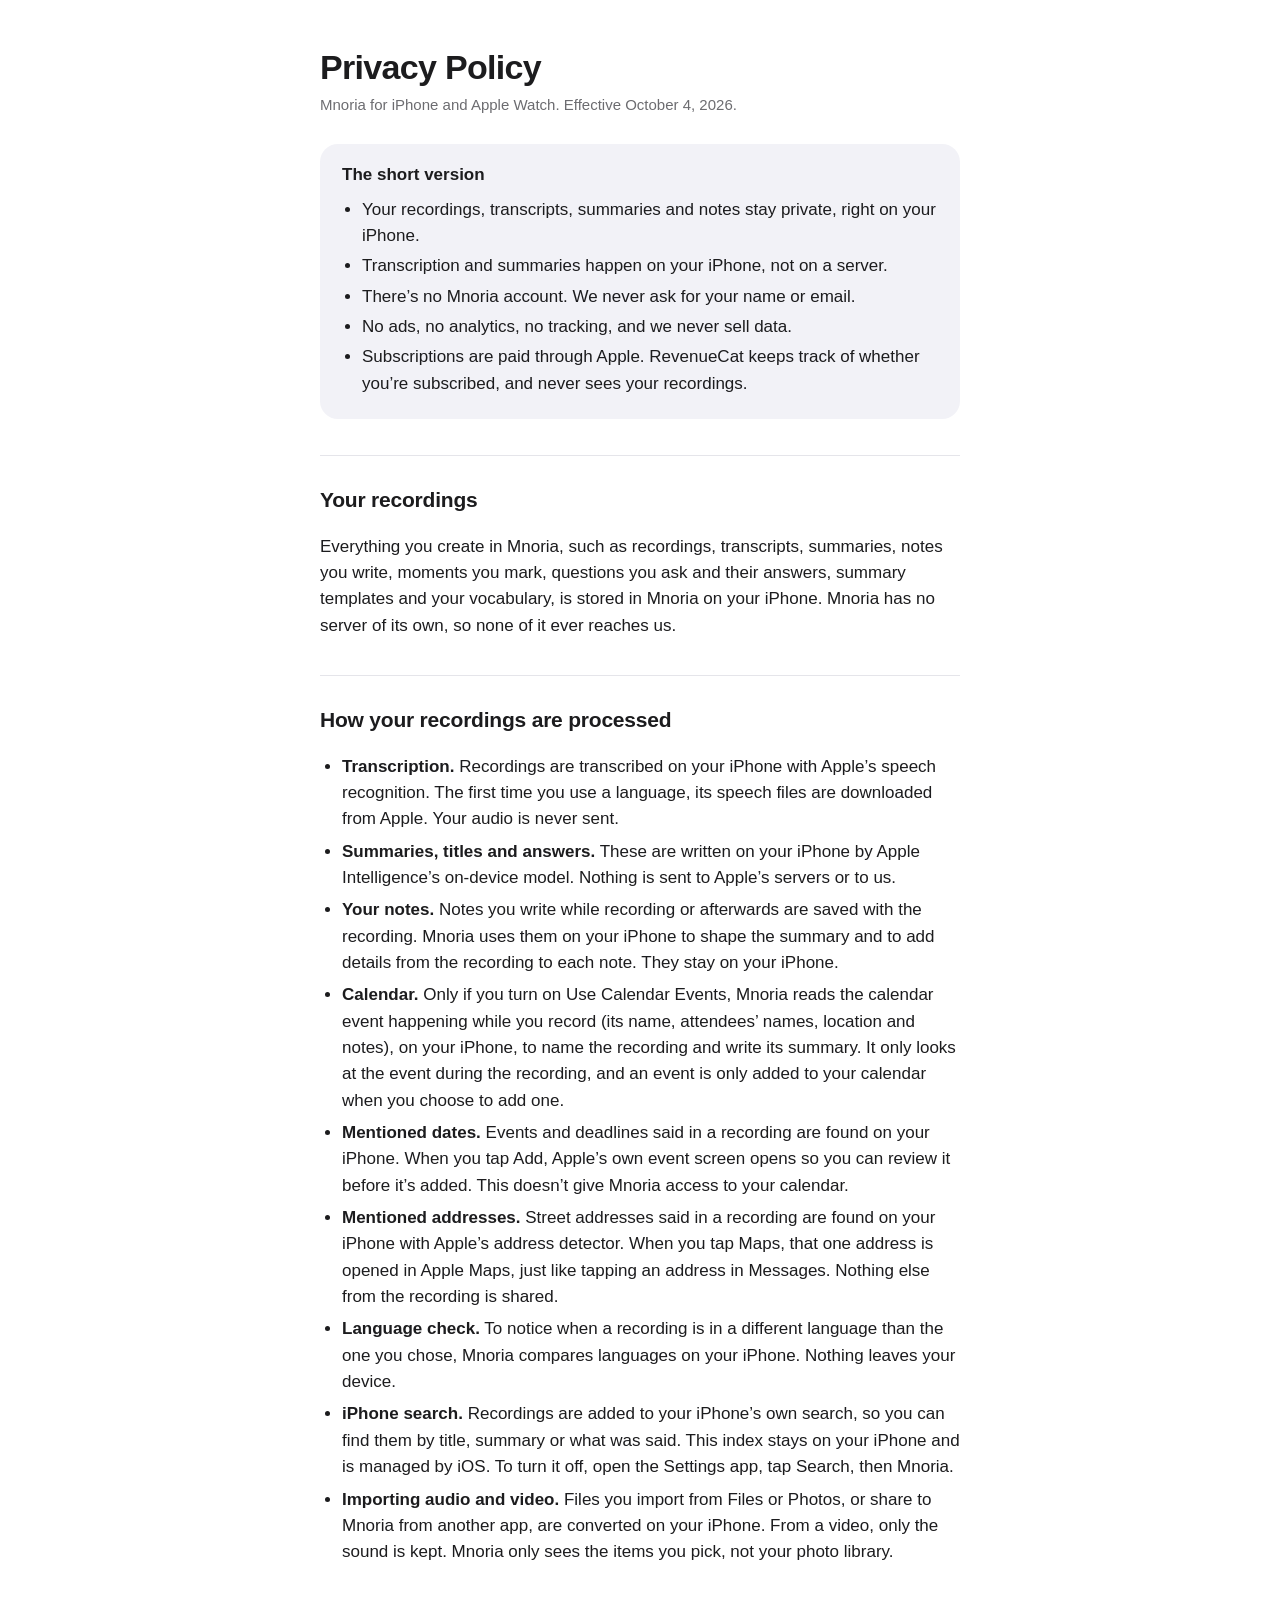
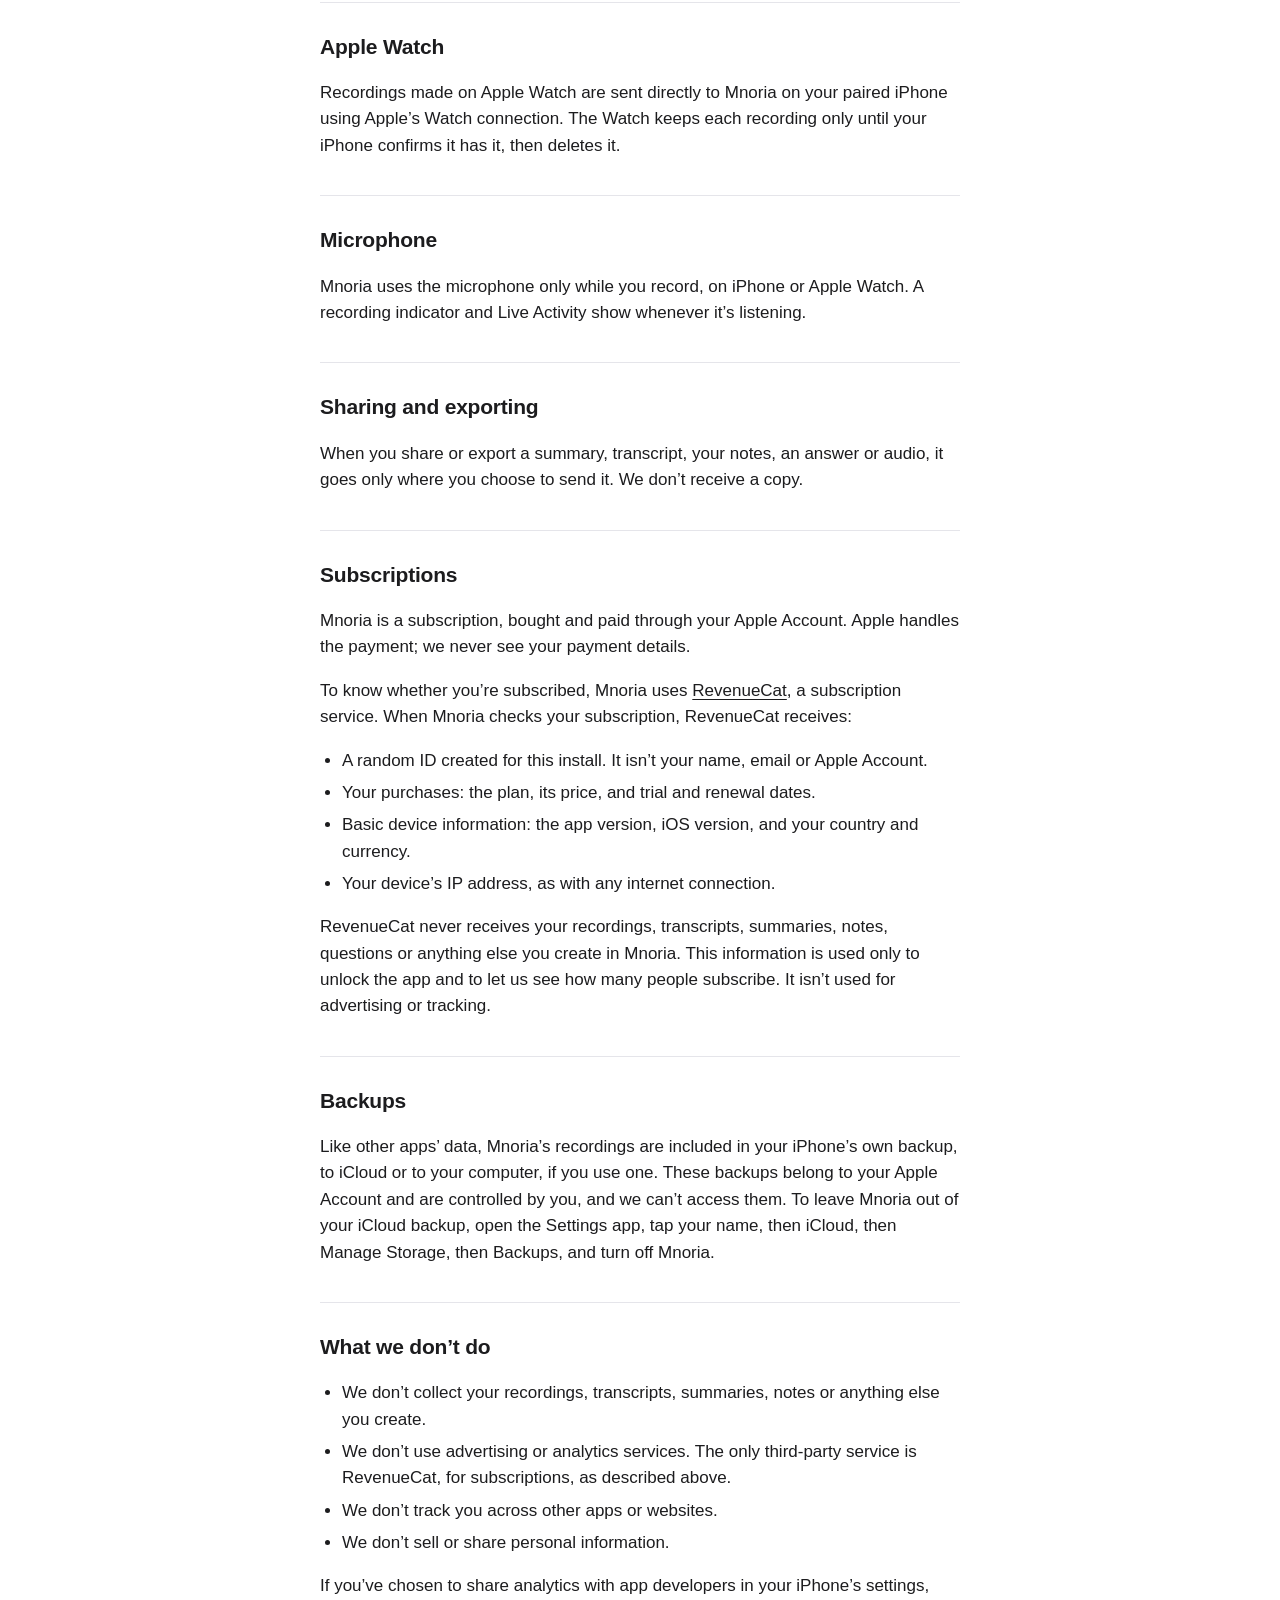
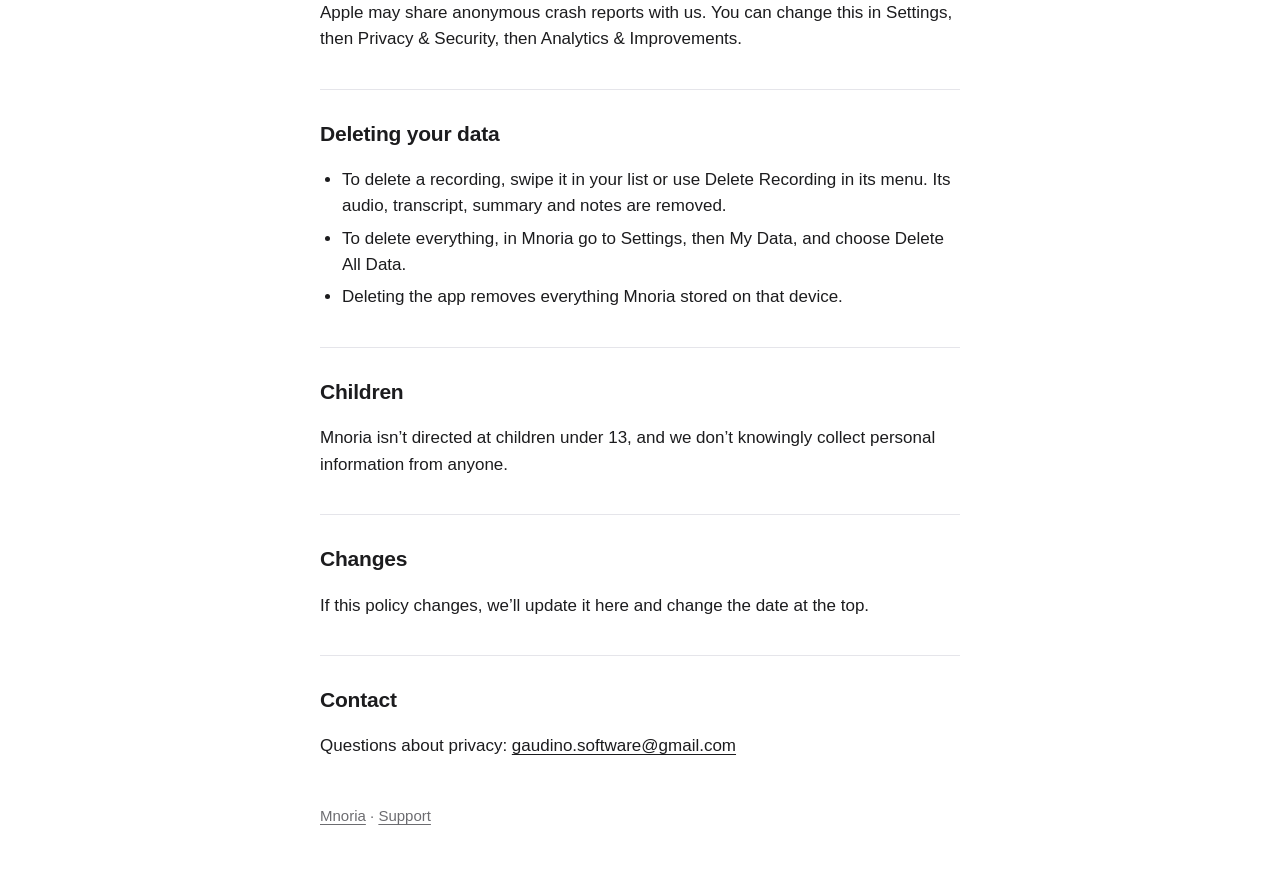
==== commit 3f85123b: "Mentioned addresses: support and privacy Co-Authored-By: Claude Opus 5.5 <noreply@anthropic.com>" ====
--- a/privacy.html
+++ b/privacy.html
@@ -35,6 +35,7 @@
     <li><strong>Your notes.</strong> Notes you write while recording or afterwards are saved with the recording. Mnoria uses them on your iPhone to shape the summary and to add details from the recording to each note. They stay on your iPhone.</li>
     <li><strong>Calendar.</strong> Only if you turn on Use Calendar Events, Mnoria reads the calendar event happening while you record (its name, attendees&rsquo; names, location and notes), on your iPhone, to name the recording and write its summary. It only looks at the event during the recording, and an event is only added to your calendar when you choose to add one.</li>
     <li><strong>Mentioned dates.</strong> Events and deadlines said in a recording are found on your iPhone. When you tap Add, Apple&rsquo;s own event screen opens so you can review it before it&rsquo;s added. This doesn&rsquo;t give Mnoria access to your calendar.</li>
+    <li><strong>Mentioned addresses.</strong> Street addresses said in a recording are found on your iPhone with Apple&rsquo;s address detector. When you tap Maps, that one address is opened in Apple Maps, just like tapping an address in Messages. Nothing else from the recording is shared.</li>
     <li><strong>Language check.</strong> To notice when a recording is in a different language than the one you chose, Mnoria compares languages on your iPhone. Nothing leaves your device.</li>
     <li><strong>iPhone search.</strong> Recordings are added to your iPhone&rsquo;s own search, so you can find them by title, summary or what was said. This index stays on your iPhone and is managed by iOS. To turn it off, open the Settings app, tap Search, then Mnoria.</li>
     <li><strong>Importing audio and video.</strong> Files you import from Files or Photos, or share to Mnoria from another app, are converted on your iPhone. From a video, only the sound is kept. Mnoria only sees the items you pick, not your photo library.</li>
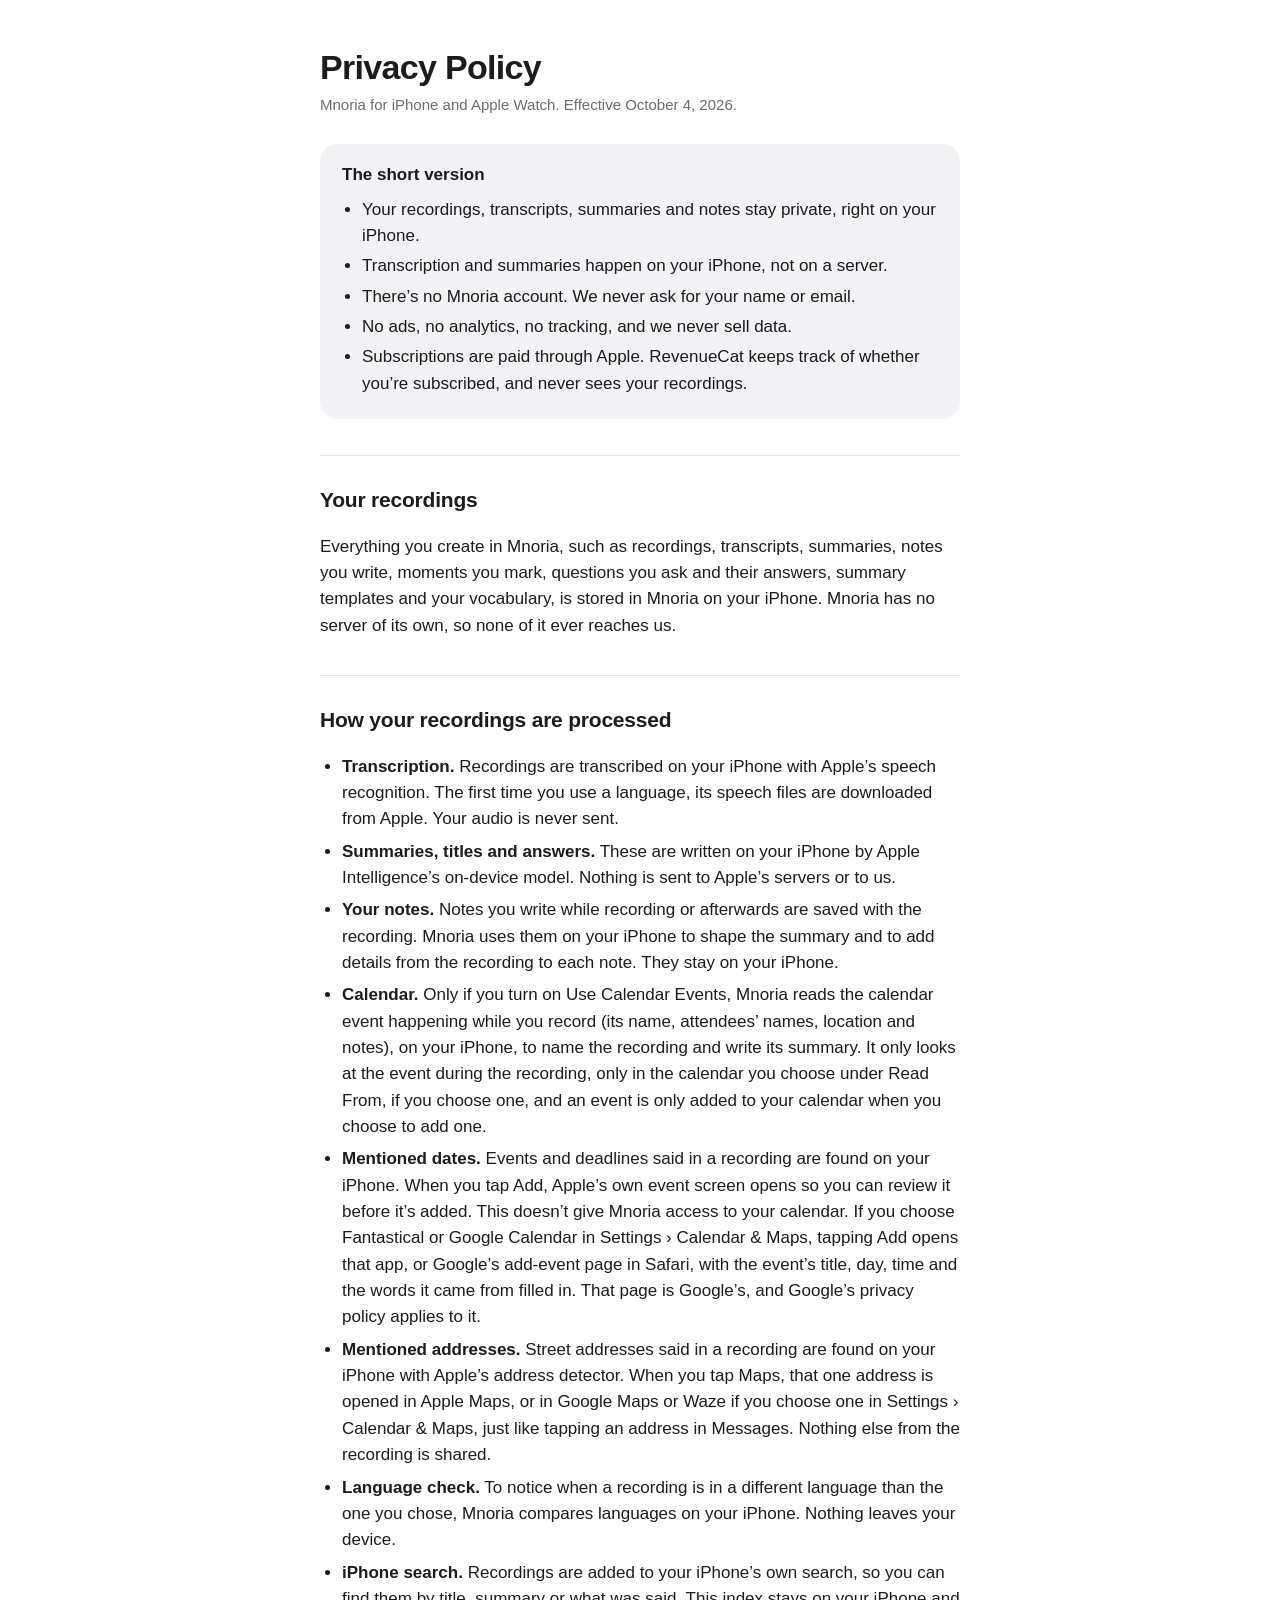
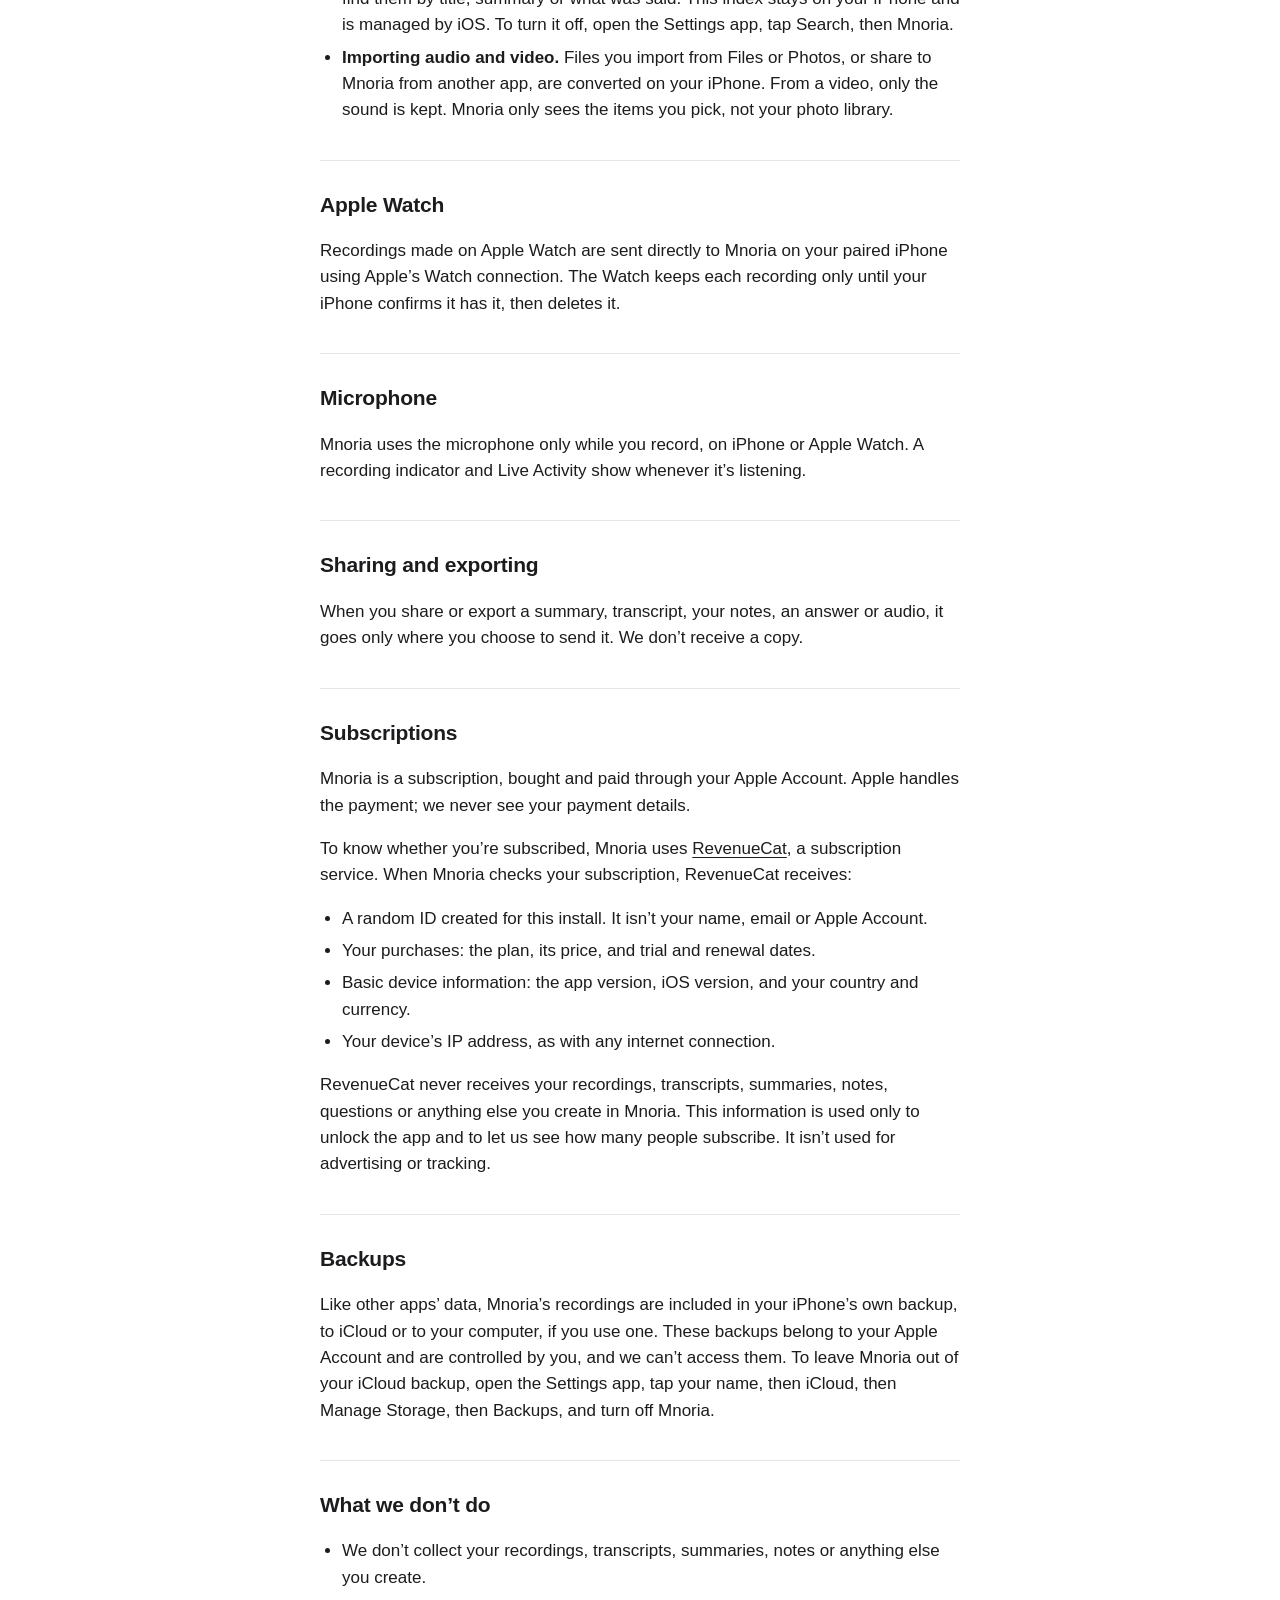
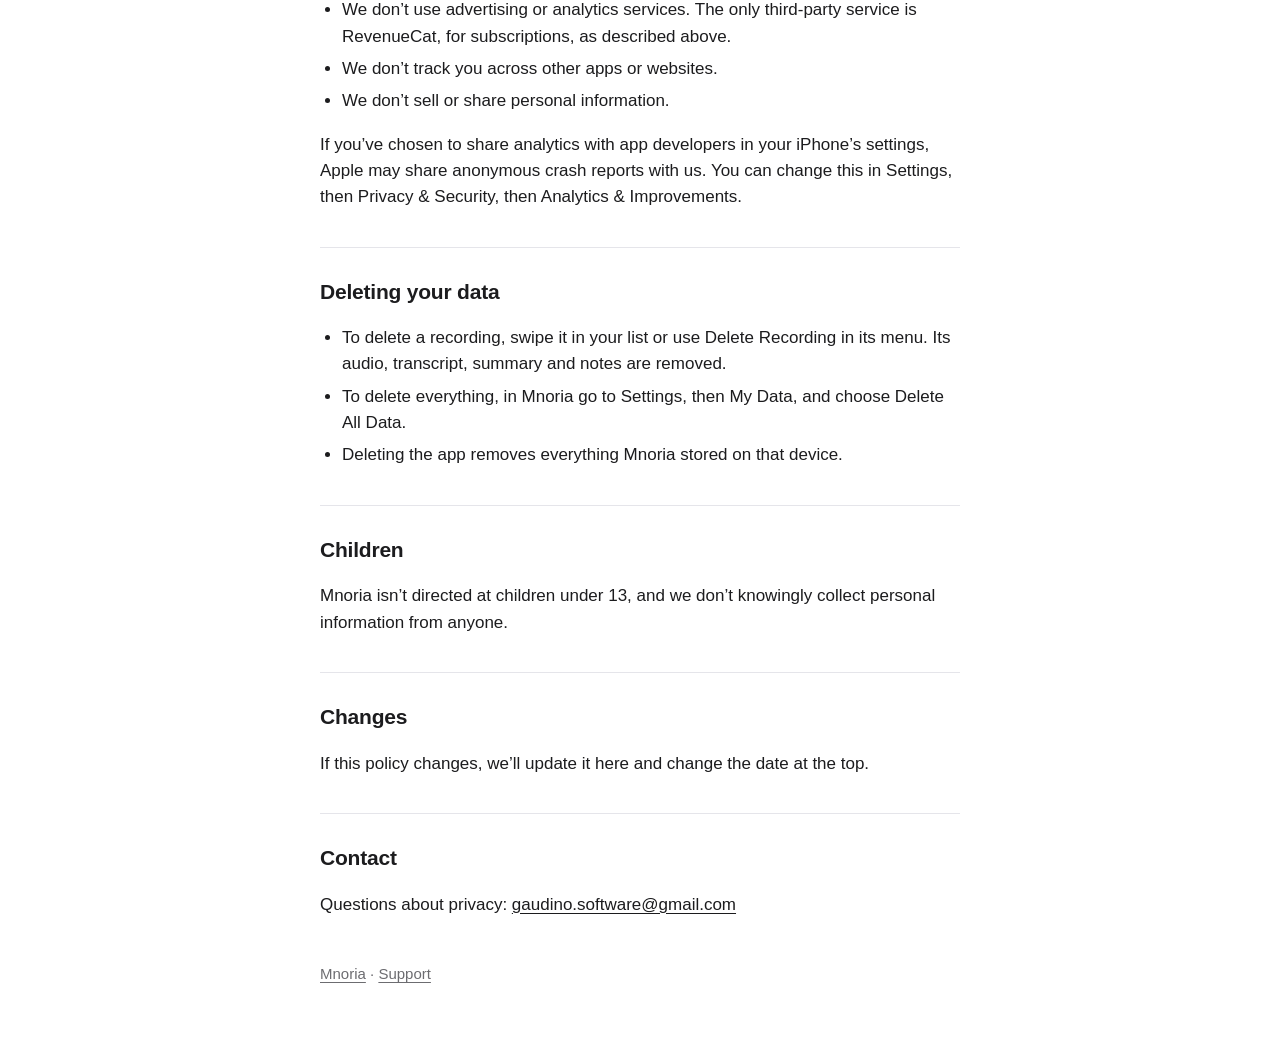
==== commit 4190eeb8: "Calendar & Maps: calendar choice, Add With and Open In Co-Authored-By: Claude Opus 5.5 <noreply@anth" ====
--- a/privacy.html
+++ b/privacy.html
@@ -33,9 +33,9 @@
     <li><strong>Transcription.</strong> Recordings are transcribed on your iPhone with Apple&rsquo;s speech recognition. The first time you use a language, its speech files are downloaded from Apple. Your audio is never sent.</li>
     <li><strong>Summaries, titles and answers.</strong> These are written on your iPhone by Apple Intelligence&rsquo;s on-device model. Nothing is sent to Apple&rsquo;s servers or to us.</li>
     <li><strong>Your notes.</strong> Notes you write while recording or afterwards are saved with the recording. Mnoria uses them on your iPhone to shape the summary and to add details from the recording to each note. They stay on your iPhone.</li>
-    <li><strong>Calendar.</strong> Only if you turn on Use Calendar Events, Mnoria reads the calendar event happening while you record (its name, attendees&rsquo; names, location and notes), on your iPhone, to name the recording and write its summary. It only looks at the event during the recording, and an event is only added to your calendar when you choose to add one.</li>
-    <li><strong>Mentioned dates.</strong> Events and deadlines said in a recording are found on your iPhone. When you tap Add, Apple&rsquo;s own event screen opens so you can review it before it&rsquo;s added. This doesn&rsquo;t give Mnoria access to your calendar.</li>
-    <li><strong>Mentioned addresses.</strong> Street addresses said in a recording are found on your iPhone with Apple&rsquo;s address detector. When you tap Maps, that one address is opened in Apple Maps, just like tapping an address in Messages. Nothing else from the recording is shared.</li>
+    <li><strong>Calendar.</strong> Only if you turn on Use Calendar Events, Mnoria reads the calendar event happening while you record (its name, attendees&rsquo; names, location and notes), on your iPhone, to name the recording and write its summary. It only looks at the event during the recording, only in the calendar you choose under Read From, if you choose one, and an event is only added to your calendar when you choose to add one.</li>
+    <li><strong>Mentioned dates.</strong> Events and deadlines said in a recording are found on your iPhone. When you tap Add, Apple&rsquo;s own event screen opens so you can review it before it&rsquo;s added. This doesn&rsquo;t give Mnoria access to your calendar. If you choose Fantastical or Google Calendar in Settings &rsaquo; Calendar &amp; Maps, tapping Add opens that app, or Google&rsquo;s add-event page in Safari, with the event&rsquo;s title, day, time and the words it came from filled in. That page is Google&rsquo;s, and Google&rsquo;s privacy policy applies to it.</li>
+    <li><strong>Mentioned addresses.</strong> Street addresses said in a recording are found on your iPhone with Apple&rsquo;s address detector. When you tap Maps, that one address is opened in Apple Maps, or in Google Maps or Waze if you choose one in Settings &rsaquo; Calendar &amp; Maps, just like tapping an address in Messages. Nothing else from the recording is shared.</li>
     <li><strong>Language check.</strong> To notice when a recording is in a different language than the one you chose, Mnoria compares languages on your iPhone. Nothing leaves your device.</li>
     <li><strong>iPhone search.</strong> Recordings are added to your iPhone&rsquo;s own search, so you can find them by title, summary or what was said. This index stays on your iPhone and is managed by iOS. To turn it off, open the Settings app, tap Search, then Mnoria.</li>
     <li><strong>Importing audio and video.</strong> Files you import from Files or Photos, or share to Mnoria from another app, are converted on your iPhone. From a video, only the sound is kept. Mnoria only sees the items you pick, not your photo library.</li>
